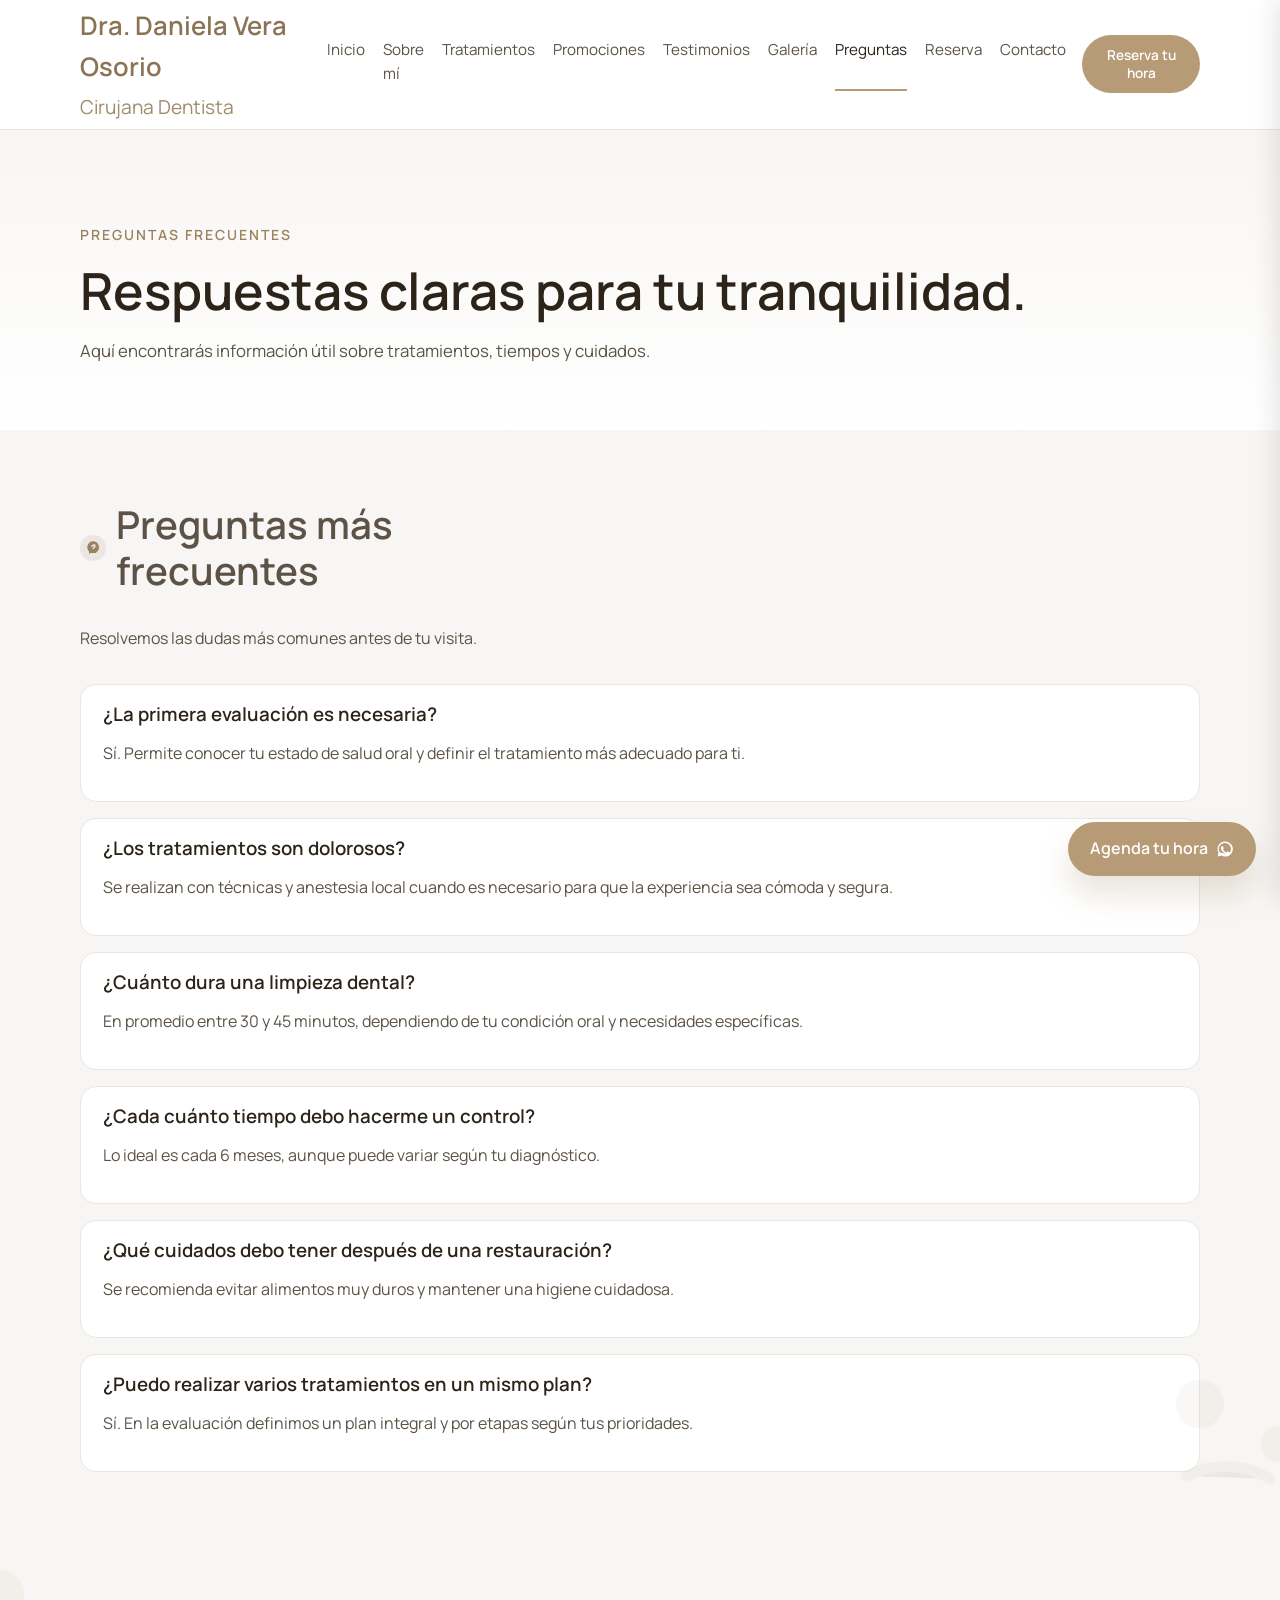
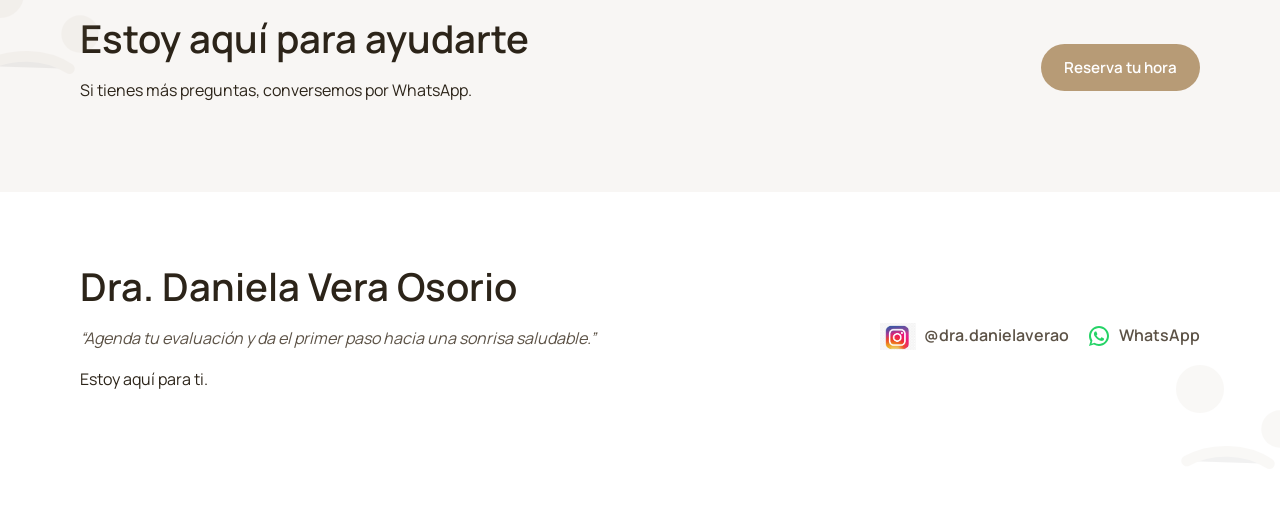
==== faq.html @ 50132bf6 "Integrar reserva automática con Calendly en el sitio. Añade botón Reserva tu hora, popup y calendari" ====
<!doctype html>
<html lang="es">
  <head>
    <meta charset="utf-8" />
    <meta name="viewport" content="width=device-width, initial-scale=1" />
    <title>Preguntas frecuentes | Dra. Daniela Vera Osorio</title>
    <meta
      name="description"
      content="Preguntas frecuentes sobre tratamientos dentales, atención y cuidados."
    />
    <link rel="preconnect" href="https://fonts.googleapis.com" />
    <link rel="preconnect" href="https://fonts.gstatic.com" crossorigin />
    <link
      href="https://fonts.googleapis.com/css2?family=Manrope:wght@300;400;500;600;700&display=swap"
      rel="stylesheet"
    />
    <link rel="stylesheet" href="styles.css" />
    <link href="https://assets.calendly.com/assets/external/widget.css" rel="stylesheet" />
    <link rel="icon" type="image/png" href="assets/favicon.png" />
  </head>
  <body>
    <header class="site-header">
      <div class="container header-content">
        <a class="brand" href="index.html">
          <img src="assets/logo-dra-daniela-vera.png" alt="Dra. Daniela Vera Osorio - Cirujana Dentista" class="brand-logo" onerror="this.style.display='none';this.nextElementSibling.classList.add('brand-fallback--show');" />
          <span class="brand-fallback">
            <span class="brand-title">Dra. Daniela Vera Osorio</span>
            <span class="brand-subtitle">Cirujana Dentista</span>
          </span>
        </a>
        <button class="menu-toggle" type="button" aria-label="Abrir menú" aria-expanded="false">
          <span></span><span></span><span></span>
        </button>
        <nav class="nav-links">
          <a href="index.html">Inicio</a>
          <a href="index.html#sobre-mi">Sobre mí</a>
          <a href="tratamientos.html">Tratamientos</a>
          <a href="index.html#promociones">Promociones</a>
          <a href="testimonios.html">Testimonios</a>
          <a href="galeria.html">Galería</a>
          <a href="faq.html" class="is-active">Preguntas</a>
          <a href="index.html#reservar">Reserva</a>
          <a href="index.html#contacto">Contacto</a>
        </nav>
        <button type="button" class="btn btn-small calendly-btn">Reserva tu hora</button>
      </div>
    </header>

    <main>
      <section class="page-hero">
        <div class="container">
          <p class="eyebrow">Preguntas frecuentes</p>
          <h1>Respuestas claras para tu tranquilidad.</h1>
          <p class="page-lead">
            Aquí encontrarás información útil sobre tratamientos, tiempos y cuidados.
          </p>
        </div>
      </section>

      <section class="section">
        <div class="container">
          <div class="section-header">
            <h2 class="section-title">
              <span class="section-icon" aria-hidden="true">
                <svg viewBox="0 0 24 24">
                  <path
                    d="M12 2a9 9 0 0 1 5.6 16l-1.6 1.4H8l-2 2v-4.2A9 9 0 0 1 12 2zm0 5a3 3 0 0 0-3 3h2a1 1 0 1 1 2 0c0 1-1 1.3-1.7 1.9-.5.4-.3 1.1-.3 1.6h2c0-.7.2-.9.8-1.3.8-.5 2.2-1.4 2.2-3.2a3 3 0 0 0-3-3zm-1 10h2v2h-2z"
                  />
                </svg>
              </span>
              Preguntas más frecuentes
            </h2>
            <p>Resolvemos las dudas más comunes antes de tu visita.</p>
          </div>
          <div class="faq-list">
            <div class="faq-item">
              <h3>¿La primera evaluación es necesaria?</h3>
              <p>
                Sí. Permite conocer tu estado de salud oral y definir el tratamiento más
                adecuado para ti.
              </p>
            </div>
            <div class="faq-item">
              <h3>¿Los tratamientos son dolorosos?</h3>
              <p>
                Se realizan con técnicas y anestesia local cuando es necesario para que
                la experiencia sea cómoda y segura.
              </p>
            </div>
            <div class="faq-item">
              <h3>¿Cuánto dura una limpieza dental?</h3>
              <p>
                En promedio entre 30 y 45 minutos, dependiendo de tu condición oral y
                necesidades específicas.
              </p>
            </div>
            <div class="faq-item">
              <h3>¿Cada cuánto tiempo debo hacerme un control?</h3>
              <p>
                Lo ideal es cada 6 meses, aunque puede variar según tu diagnóstico.
              </p>
            </div>
            <div class="faq-item">
              <h3>¿Qué cuidados debo tener después de una restauración?</h3>
              <p>
                Se recomienda evitar alimentos muy duros y mantener una higiene cuidadosa.
              </p>
            </div>
            <div class="faq-item">
              <h3>¿Puedo realizar varios tratamientos en un mismo plan?</h3>
              <p>
                Sí. En la evaluación definimos un plan integral y por etapas según tus
                prioridades.
              </p>
            </div>
          </div>
        </div>
      </section>

      <section class="section section-muted">
        <div class="container cta-inline">
          <div>
            <h2>Estoy aquí para ayudarte</h2>
            <p>Si tienes más preguntas, conversemos por WhatsApp.</p>
          </div>
          <button type="button" class="btn btn-primary calendly-btn">Reserva tu hora</button>
        </div>
      </section>

      <section class="section closing">
        <div class="container closing-content">
          <div>
            <h2>Dra. Daniela Vera Osorio</h2>
            <p class="closing-quote">
              “Agenda tu evaluación y da el primer paso hacia una sonrisa saludable.”
            </p>
            <p>Estoy aquí para ti.</p>
          </div>
          <div class="socials">
            <a
              class="social-link social-link-instagram"
              href="https://www.instagram.com/dra.danielaverao/"
              target="_blank"
              rel="noopener"
              aria-label="Instagram @dra.danielaverao"
            >
              <img
                src="assets/instagram.png"
                alt=""
                class="social-brand-icon"
                width="36"
                height="36"
                aria-hidden="true"
              />
              @dra.danielaverao
            </a>
            <a
              class="social-link social-link-whatsapp"
              href="https://wa.me/56956879363"
              target="_blank"
              rel="noopener"
              aria-label="WhatsApp"
            >
              <svg class="social-brand-icon" viewBox="0 0 24 24" aria-hidden="true">
                <path
                  fill="#25D366"
                  d="M12 2C6.477 2 2 6.477 2 12c0 1.89.525 3.66 1.438 5.168L2 22l4.832-1.438A9.955 9.955 0 0012 22c5.523 0 10-4.477 10-10S17.523 2 12 2zm0 18a7.96 7.96 0 01-4.082-1.124l-.293-.174-3.097.924.924-3.097-.174-.293A7.96 7.96 0 014 12c0-4.411 3.589-8 8-8s8 3.589 8 8-3.589 8-8 8zm4.515-5.844c-.247-.124-1.468-.724-1.696-.806-.228-.083-.394-.124-.56.124-.165.247-.644.806-.789.972-.145.165-.291.186-.538.062-.247-.124-1.043-.384-1.987-1.224-.735-.654-1.232-1.462-1.377-1.709-.145-.247-.015-.381.109-.504.112-.112.247-.291.37-.437.124-.145.165-.247.247-.412.083-.165.041-.31-.021-.437-.062-.124-.56-1.349-.767-1.849-.202-.484-.407-.418-.56-.426h-.478c-.165 0-.437.062-.665.31-.228.247-.872.851-.872 2.074s.893 2.405 1.017 2.571c.124.165 1.757 2.686 4.257 3.768.595.257 1.059.411 1.42.526.596.19 1.138.163 1.567.099.478-.07 1.468-.599 1.675-1.178.207-.579.207-1.075.145-1.178-.062-.103-.228-.165-.475-.289z"
                />
              </svg>
              WhatsApp
            </a>
          </div>
        </div>
      </section>
    </main>

    <a
      class="whatsapp-float"
      href="https://wa.me/56956879363?text=Hola%20Dra.%20Daniela%2C%20quisiera%20agendar%20una%20hora."
      target="_blank"
      rel="noopener"
    >
      Agenda tu hora
      <svg class="wa-icon" viewBox="0 0 24 24" aria-hidden="true">
        <path
          d="M12 2a10 10 0 0 0-8.7 14.9L2 22l5.3-1.4A10 10 0 1 0 12 2zm0 2a8 8 0 0 1 6.9 12l.2.4-3.4.9-.3-.2a6.8 6.8 0 0 1-7.1 0l-.3.2-3.4-.9.2-.4A8 8 0 0 1 12 4zm-2.5 4.8c-.2-.5-.4-.5-.7-.5h-.6c-.2 0-.5.1-.7.4-.3.3-1 1-1 2.4s1 2.8 1.2 3c.2.2 2 3.1 4.9 4.2 2.4.9 2.9.7 3.4.7.5 0 1.5-.6 1.7-1.2.2-.6.2-1.1.2-1.2 0-.1-.2-.2-.5-.4s-1.5-.7-1.7-.8c-.2-.1-.4-.1-.6.1-.2.2-.7.8-.8.9-.2.2-.4.2-.7.1-.3-.1-1.3-.5-2.4-1.5-.9-.8-1.5-1.7-1.7-2-.2-.3 0-.5.1-.7.1-.1.3-.4.4-.5.1-.2.2-.3.3-.5.1-.2 0-.4-.1-.6z"
        />
      </svg>
    </a>

    <div class="sidebar-overlay" id="sidebarOverlay" aria-hidden="true"></div>
    <aside class="sidebar" id="sidebar" aria-hidden="true">
      <button class="sidebar-close" type="button" aria-label="Cerrar menú">&times;</button>
      <nav class="sidebar-nav">
        <a href="index.html">Inicio</a>
        <a href="index.html#sobre-mi">Sobre mí</a>
        <a href="tratamientos.html">Tratamientos</a>
        <a href="index.html#promociones">Promociones</a>
        <a href="testimonios.html">Testimonios</a>
        <a href="galeria.html">Galería</a>
        <a href="faq.html">Preguntas</a>
        <a href="index.html#reservar">Reserva</a>
        <a href="index.html#contacto">Contacto</a>
      </nav>
      <button type="button" class="btn btn-primary calendly-btn sidebar-calendly">Reserva tu hora</button>
    </aside>

    <script src="https://assets.calendly.com/assets/external/widget.js" async></script>
    <script src="script.js"></script>
  </body>
</html>
---- styles.css ----
:root {
  color-scheme: light;
  --white: #ffffff;
  --ink: #2c2419;
  --slate: #5c5246;
  --muted: #f8f6f4;
  --accent: #b79b76;
  --accent-dark: #9a8260;
  --calipso: #8b7355;
  --calipso-light: #a08b6b;
  --line: #eae6e1;
  --beige-subtle: #ebe6e1;
  --beige-bg: #f5f2ee;
  --shadow: 0 20px 50px rgba(44, 36, 25, 0.08);
  --tooth-tile: url("assets/dientes-patron.png");
  --tooth-tile-size: 400px;
  --tooth-opacity: 0.25;
}

*,
*::before,
*::after {
  box-sizing: border-box;
}

body {
  margin: 0;
  font-family: "Manrope", system-ui, -apple-system, sans-serif;
  color: var(--ink);
  background: var(--muted);
  line-height: 1.6;
  scroll-behavior: smooth;
}

a {
  color: inherit;
  text-decoration: none;
}

img {
  max-width: 100%;
  display: block;
}

.container {
  width: min(1120px, 92%);
  margin: 0 auto;
}

/* Barra superior de contacto */
.top-bar {
  background: var(--accent);
  color: var(--white);
  font-size: 0.875rem;
  padding: 8px 0;
}

.top-bar a {
  color: var(--white);
  text-decoration: none;
  transition: opacity 0.2s ease;
}

.top-bar a:hover {
  opacity: 0.9;
  text-decoration: underline;
}

.top-bar-content {
  display: flex;
  align-items: center;
  justify-content: space-between;
  flex-wrap: wrap;
  gap: 12px 24px;
}

@media (max-width: 768px) {
  .top-bar {
    font-size: 0.8rem;
    padding: 6px 0;
  }

  .top-bar-content {
    justify-content: center;
    text-align: center;
  }
}

.site-header {
  position: sticky;
  top: 0;
  z-index: 10;
  background: var(--white);
  border-bottom: 1px solid var(--line);
}

.site-header .container {
  width: min(1120px, 97%);
}

.header-content {
  display: flex;
  align-items: center;
  justify-content: space-between;
  padding: 6px 0;
  gap: 16px;
  overflow: visible;
}

.brand {
  display: block;
  text-decoration: none;
  color: inherit;
  align-self: center;
}

.brand-logo {
  display: block;
  height: 64px;
  width: auto;
  max-width: 280px;
  object-fit: contain;
  object-position: left center;
}

.brand-fallback {
  display: none;
  flex-direction: column;
  gap: 4px;
}

.brand-fallback--show {
  display: flex;
}

@media (max-width: 768px) {
  .header-content {
    padding: 4px 0;
  }
  .brand-logo {
    height: 52px;
    max-width: 220px;
  }
}

.brand-title {
  font-weight: 600;
  font-size: 1.6rem;
  color: var(--calipso);
}

.brand-subtitle {
  font-size: 1.2rem;
  color: var(--calipso-light);
}

.nav-links {
  display: flex;
  gap: 18px;
  font-size: 0.95rem;
  color: var(--slate);
}

.nav-links a {
  padding-bottom: 2px;
  border-bottom: 2px solid transparent;
  transition: border-color 0.2s ease, color 0.2s ease;
}

.nav-links a:hover {
  color: var(--ink);
  border-color: var(--accent);
}

.nav-links a.is-active {
  color: var(--ink);
  border-color: var(--accent);
}

.hero {
  position: relative;
  padding: 80px 0 72px;
  background: linear-gradient(180deg, var(--muted) 0%, var(--white) 100%);
  overflow: hidden;
}

.hero::before {
  content: "";
  position: absolute;
  inset: -18%;
  background-image: var(--tooth-tile);
  background-size: var(--tooth-tile-size);
  background-repeat: repeat;
  background-position: 0 0;
  opacity: 0.2;
  pointer-events: none;
  z-index: 0;
  transform-origin: center;
  animation: tooth-drift 18s ease-in-out infinite;
}

.hero::after {
  content: none;
}

.hero .container {
  position: relative;
  z-index: 1;
}

.hero-grid {
  display: grid;
  grid-template-columns: 1fr;
  gap: 48px;
  align-items: center;
  text-align: center;
}

.hero-text {
  max-width: 720px;
  margin: 0 auto;
}

.hero .lead {
  font-size: 1rem;
  margin-left: auto;
  margin-right: auto;
  margin-bottom: 24px;
  text-align: center;
}

.eyebrow {
  text-transform: uppercase;
  letter-spacing: 2px;
  font-size: 0.875rem;
  color: var(--accent-dark);
  font-weight: 600;
}

h1,
h2,
h3 {
  font-weight: 600;
  line-height: 1.2;
  margin: 0 0 16px;
}

h1 {
  font-size: clamp(2.4rem, 4vw, 3.4rem);
}

h2 {
  font-size: clamp(1.8rem, 3vw, 2.4rem);
}

.lead {
  font-size: 1.1rem;
  color: var(--slate);
  max-width: 520px;
}

.hero-booking {
  display: flex;
  justify-content: center;
  margin: 28px 0 20px;
}

.hero-actions {
  display: flex;
  gap: 16px;
  flex-wrap: wrap;
  margin: 0 0 28px;
  justify-content: center;
}

.btn {
  display: inline-flex;
  align-items: center;
  justify-content: center;
  padding: 12px 22px;
  border-radius: 999px;
  border: 1px solid transparent;
  font-weight: 600;
  font-size: 0.95rem;
  font-family: inherit;
  cursor: pointer;
  text-decoration: none;
  transition: transform 0.2s ease, box-shadow 0.2s ease, background 0.2s ease;
}

.btn:hover {
  transform: translateY(-1px);
  box-shadow: 0 12px 24px rgba(155, 130, 96, 0.25);
}

.btn-primary {
  background: var(--accent);
  color: var(--white);
}

.btn-ghost {
  border-color: var(--line);
  color: var(--slate);
  background: var(--white);
}

.btn-small {
  background: var(--accent);
  color: var(--white);
  padding: 10px 18px;
  font-size: 0.85rem;
}

.hero-badges {
  display: flex;
  gap: 16px;
  flex-wrap: wrap;
}

.badge {
  border: 1px solid var(--line);
  border-radius: 16px;
  padding: 14px 18px;
  min-width: 200px;
  background: var(--white);
}

.badge span {
  display: block;
  font-size: 0.85rem;
  color: var(--slate);
}

.badge strong {
  display: block;
  font-size: 0.95rem;
}

.hero-card {
  background: var(--white);
  padding: 28px;
  border-radius: 24px;
  box-shadow: var(--shadow);
  border: 1px solid var(--line);
}

.hero-image {
  aspect-ratio: 3 / 4;
  border-radius: 18px;
  background: linear-gradient(160deg, #e8e2dc 0%, #f5f2ee 100%);
  overflow: hidden;
}

.hero-image img {
  width: 100%;
  height: 100%;
  object-fit: cover;
  display: block;
}

.hero-card-info {
  margin-top: 18px;
  color: var(--slate);
}

.section {
  position: relative;
  padding: 72px 0;
}

#sobre-mi,
#tratamientos,
#horario,
#metodos-pago,
#contacto {
  position: relative;
  overflow: hidden;
}

#sobre-mi::before,
#tratamientos::before,
#horario::before,
#metodos-pago::before,
#contacto::before,
#sobre-mi::after,
#tratamientos::after,
#horario::after,
#metodos-pago::after,
#contacto::after {
  content: none;
}

#sobre-mi > .container,
#tratamientos > .container,
#horario > .container,
#metodos-pago > .container,
#contacto > .container,
#contacto > .map-card {
  position: relative;
  z-index: 1;
}

.section::after {
  content: "";
  position: absolute;
  right: -40px;
  bottom: 20px;
  width: 160px;
  height: 160px;
  opacity: 0.05;
  background-repeat: no-repeat;
  background-size: contain;
  background-image: url("data:image/svg+xml,%3Csvg xmlns='http://www.w3.org/2000/svg' viewBox='0 0 120 120'%3E%3Ccircle cx='30' cy='30' r='18' fill='%239a8260'/%3E%3Ccircle cx='90' cy='60' r='14' fill='%239a8260'/%3E%3Cpath d='M20 84c18-10 44-10 62 2' stroke='%239a8260' stroke-width='8' stroke-linecap='round'/%3E%3C/svg%3E");
  pointer-events: none;
}

.section-muted::after {
  left: -40px;
  right: auto;
  top: 10px;
}

.section-muted {
  background: var(--muted);
}

.section-header {
  max-width: 520px;
  margin-bottom: 32px;
  color: var(--slate);
}

.section-title {
  display: inline-flex;
  align-items: center;
  gap: 10px;
}

.section-icon {
  width: 26px;
  height: 26px;
  display: inline-flex;
  align-items: center;
  justify-content: center;
  border-radius: 999px;
  background: var(--beige-subtle);
  color: var(--accent-dark);
}

.section-icon svg {
  width: 16px;
  height: 16px;
  fill: currentColor;
}

.section-actions {
  margin-top: 28px;
}

.page-hero {
  padding: 80px 0 48px;
  background: linear-gradient(180deg, var(--muted) 0%, var(--white) 100%);
}

.page-lead {
  font-size: 1.05rem;
  color: var(--slate);
  max-width: 640px;
}

.cards-grid {
  display: grid;
  grid-template-columns: repeat(auto-fit, minmax(220px, 1fr));
  gap: 20px;
}

.info-card {
  background: var(--white);
  border-radius: 18px;
  border: 1px solid var(--line);
  padding: 20px 22px;
  color: var(--slate);
  transition: transform 0.2s ease, box-shadow 0.2s ease;
}

.info-card h3 {
  color: var(--ink);
  margin-top: 0;
}

.info-card:hover {
  transform: translateY(-2px);
  box-shadow: var(--shadow);
}

.list {
  margin: 12px 0 0;
  padding-left: 18px;
  color: var(--slate);
}

.list li {
  margin-bottom: 8px;
}

.trust-grid {
  display: grid;
  grid-template-columns: repeat(auto-fit, minmax(220px, 1fr));
  gap: 18px;
}

.trust-card {
  background: var(--white);
  border-radius: 16px;
  border: 1px solid var(--line);
  padding: 18px;
  color: var(--slate);
}

.cta-inline {
  display: flex;
  align-items: center;
  justify-content: space-between;
  gap: 24px;
  flex-wrap: wrap;
}

.testimonials-grid {
  display: grid;
  grid-template-columns: repeat(auto-fit, minmax(240px, 1fr));
  gap: 20px;
}

.testimonial-card {
  background: var(--white);
  border: 1px solid var(--line);
  border-radius: 18px;
  padding: 22px;
  color: var(--slate);
}

.testimonial-card span {
  display: block;
  margin-top: 16px;
  font-weight: 600;
  color: var(--ink);
}

.home-gallery {
  margin-top: 56px;
  padding-top: 48px;
  border-top: 1px solid var(--line);
}

.home-gallery .section-header {
  max-width: none;
}

.promos-section {
  padding-top: 0;
}

.promos-block {
  position: relative;
  overflow: hidden;
  margin-top: 40px;
  padding: 48px 24px 32px;
  border-top: 1px solid var(--line);
}

.promos-block::before {
  content: "";
  position: absolute;
  inset: -18%;
  background-image: var(--tooth-tile);
  background-size: var(--tooth-tile-size);
  background-repeat: repeat;
  background-position: 0 0;
  opacity: 0.18;
  pointer-events: none;
  z-index: 0;
  transform-origin: center;
  animation: tooth-drift 18s ease-in-out infinite;
}

.promos-block > * {
  position: relative;
  z-index: 1;
}

.promos-grid {
  display: grid;
  grid-template-columns: repeat(auto-fit, minmax(220px, 1fr));
  gap: 16px;
}

.promo-card {
  display: flex;
  flex-direction: column;
  gap: 12px;
  background: var(--white);
  padding: 18px 20px;
  border-radius: 16px;
  border: 1px solid var(--line);
  font-weight: 500;
  color: var(--slate);
}

.promo-card-text {
  margin: 0;
  line-height: 1.5;
  color: var(--accent-dark);
  font-weight: 700;
}

.promo-card-price {
  margin: auto 0 0;
  font-size: 1.1rem;
  font-weight: 700;
  color: var(--accent-dark);
}

.promo-card-prices {
  margin-top: auto;
}

.promo-card-prices p {
  margin: 0;
  font-size: 0.95rem;
  line-height: 1.5;
}

.promo-card-prices strong {
  font-weight: 700;
  color: var(--accent-dark);
}

.promos-footer {
  margin: 24px 0 0;
  color: var(--slate);
  font-size: 0.98rem;
  line-height: 1.6;
  font-style: italic;
}

.promos-action {
  display: flex;
  justify-content: flex-start;
  margin-top: 22px;
}

.gallery-grid {
  display: grid;
  grid-template-columns: repeat(auto-fit, minmax(240px, 1fr));
  gap: 20px;
}

.gallery-card {
  background: var(--white);
  border: 1px solid var(--line);
  border-radius: 18px;
  padding: 12px;
  color: var(--slate);
}

.gallery-image {
  border-radius: 14px;
  background: var(--beige-bg);
  height: 120px;
  display: grid;
  place-items: center;
  margin-bottom: 12px;
  font-weight: 600;
  color: var(--accent-dark);
  overflow: hidden;
}

.gallery-image img {
  width: 100%;
  height: 100%;
  object-fit: cover;
  display: block;
}

.gallery-image--single {
  height: 240px;
}

.gallery-card--single .gallery-image--single {
  margin-bottom: 10px;
}

.gallery-image--contain img {
  object-fit: contain;
}

.gallery-image--centered {
  display: flex;
  align-items: center;
  justify-content: center;
  padding: 0;
}

.gallery-image--centered img {
  object-fit: contain;
  object-position: center;
  max-width: 100%;
  max-height: 100%;
  margin: auto;
}

.gallery-labels {
  display: flex;
  justify-content: center;
  gap: 2rem;
  margin-top: 12px;
  font-weight: 600;
  color: var(--accent-dark);
}

.gallery-label {
  font-size: 0.95rem;
}

.gallery-images {
  display: grid;
  gap: 10px;
  margin-bottom: 12px;
  border-radius: 14px;
  overflow: hidden;
}

.gallery-images--pair {
  grid-template-columns: 1fr 1fr;
  height: 240px;
}

.gallery-images img {
  width: 100%;
  height: 100%;
  object-fit: cover;
  display: block;
}

.gallery-note {
  margin-top: 20px;
  color: var(--slate);
}

.gallery-image--clickable,
.gallery-img-clickable {
  cursor: zoom-in;
}

/* Lightbox con zoom y pan */
.lightbox {
  position: fixed;
  inset: 0;
  z-index: 9999;
  background: rgba(44, 36, 25, 0.92);
  display: flex;
  align-items: center;
  justify-content: center;
  opacity: 0;
  visibility: hidden;
  transition: opacity 0.25s, visibility 0.25s;
}

.lightbox.is-open {
  opacity: 1;
  visibility: visible;
}

.lightbox-close {
  position: absolute;
  top: 20px;
  right: 20px;
  width: 48px;
  height: 48px;
  border: none;
  background: rgba(255, 255, 255, 0.15);
  color: white;
  font-size: 28px;
  line-height: 1;
  cursor: pointer;
  border-radius: 50%;
  z-index: 10001;
  transition: background 0.2s;
}

.lightbox-close:hover {
  background: rgba(255, 255, 255, 0.25);
}

.lightbox-content {
  width: 100%;
  height: 100%;
  overflow: hidden;
  display: flex;
  align-items: center;
  justify-content: center;
  padding: 60px 20px 20px;
  cursor: grab;
  touch-action: none;
}

.lightbox-content:active {
  cursor: grabbing;
}

.lightbox-img {
  max-width: 90vw;
  max-height: calc(100vh - 80px);
  object-fit: contain;
  user-select: none;
  transform-origin: center center;
}

.faq-list {
  display: grid;
  gap: 16px;
}

.faq-item {
  background: var(--white);
  border: 1px solid var(--line);
  border-radius: 16px;
  padding: 18px 22px;
  color: var(--slate);
}

.faq-item h3 {
  margin-top: 0;
  color: var(--ink);
}

.about-grid {
  display: grid;
  grid-template-columns: repeat(auto-fit, minmax(260px, 1fr));
  gap: 48px;
  align-items: start;
}

.about-image {
  display: flex;
  flex-direction: column;
  gap: 20px;
}

.about-image .credential {
  margin-top: 0;
  background: var(--white);
  box-shadow: 0 2px 8px rgba(17, 32, 43, 0.04);
}

.about-intro {
  color: var(--slate);
  margin-bottom: 28px;
  line-height: 1.65;
}

.studies-title {
  font-size: 1.15rem;
  color: var(--ink);
  margin: 0 0 16px;
  font-weight: 600;
}

.studies-grid {
  display: grid;
  grid-template-columns: repeat(auto-fill, minmax(240px, 1fr));
  gap: 14px;
  margin-bottom: 24px;
}

.study-card {
  background: var(--white);
  border-radius: 14px;
  border: 1px solid var(--line);
  padding: 16px 18px;
  position: relative;
  transition: transform 0.22s ease, box-shadow 0.22s ease, border-color 0.2s ease;
  box-shadow: 0 2px 8px rgba(17, 32, 43, 0.04);
}

.study-card:hover {
  transform: translateY(-3px);
  box-shadow: 0 12px 28px rgba(44, 36, 25, 0.12);
  border-color: rgba(155, 130, 96, 0.45);
}

.study-year {
  display: inline-block;
  font-size: 0.75rem;
  font-weight: 600;
  color: var(--accent-dark);
  background: var(--beige-subtle);
  padding: 4px 10px;
  border-radius: 8px;
  margin-bottom: 10px;
  letter-spacing: 0.02em;
}

.study-card p {
  margin: 0;
  font-size: 0.95rem;
  color: var(--slate);
  line-height: 1.5;
}

.study-card--ongoing {
  border-left: 3px solid var(--accent);
  background: linear-gradient(135deg, #faf8f6 0%, var(--beige-bg) 100%);
}

.study-card--ongoing .study-year {
  background: rgba(155, 130, 96, 0.18);
  color: var(--accent-dark);
}

.image-frame {
  border-radius: 24px;
  border: 1px dashed var(--line);
  padding: 0;
  min-height: 360px;
  background: #fcfbf9;
  overflow: hidden;
}

.image-frame img {
  width: 100%;
  height: 100%;
  min-height: 360px;
  object-fit: cover;
  display: block;
}

.credential {
  margin-top: 24px;
  background: var(--beige-bg);
  padding: 16px 18px;
  border-radius: 14px;
  border: 1px solid #e0dad4;
}

.credential-link {
  display: flex;
  align-items: center;
  gap: 18px;
  text-decoration: none;
  color: inherit;
}

.credential-link:hover .credential-text strong {
  color: var(--accent-dark);
}

.credential-logo {
  width: 120px;
  height: auto;
  flex-shrink: 0;
  border-radius: 8px;
  background: transparent;
}

.credential-text strong {
  display: block;
  margin-bottom: 6px;
  transition: color 0.2s ease;
}

.credential span,
.credential-text span {
  display: block;
  color: var(--slate);
  font-weight: 600;
}

@media (max-width: 600px) {
  .credential-link {
    flex-direction: column;
    text-align: center;
  }

  .credential-logo {
    width: 100px;
  }
}

.treatments-grid {
  display: grid;
  grid-template-columns: repeat(auto-fit, minmax(220px, 1fr));
  gap: 16px;
}

.treatment-card {
  background: var(--white);
  padding: 18px 20px;
  border-radius: 16px;
  border: 1px solid var(--line);
  font-weight: 500;
  color: var(--slate);
}

.schedule-grid {
  display: grid;
  grid-template-columns: repeat(auto-fit, minmax(260px, 1fr));
  gap: 32px;
  align-items: center;
}

.schedule-card {
  background: var(--white);
  padding: 24px;
  border-radius: 18px;
  border: 1px solid var(--line);
  box-shadow: var(--shadow);
}

.schedule-row {
  display: flex;
  justify-content: space-between;
  border-bottom: 1px solid var(--line);
  padding: 12px 0;
}

.schedule-row:last-child {
  border-bottom: none;
}

/* Métodos de pago */
.payment-block {
  max-width: 720px;
  background: var(--white);
  border-radius: 20px;
  border: 1px solid var(--line);
  padding: 28px 32px;
  box-shadow: 0 8px 32px rgba(44, 36, 25, 0.06);
}

.payment-content {
  display: flex;
  flex-wrap: wrap;
  align-items: center;
  gap: 24px 32px;
}

.payment-content > div:first-child {
  flex: 1;
  min-width: 220px;
}

.payment-block .section-title {
  margin-top: 0;
  margin-bottom: 8px;
}

.payment-intro {
  color: var(--slate);
  margin: 0 0 16px;
  font-size: 0.95rem;
}

.payment-list {
  list-style: none;
  padding: 0;
  margin: 0 0 24px;
  display: flex;
  flex-wrap: wrap;
  gap: 6px 20px;
}

.payment-list li {
  position: relative;
  padding-left: 1.1em;
  color: var(--slate);
  font-size: 0.95rem;
}

.payment-list li::before {
  content: "•";
  position: absolute;
  left: 0;
  color: var(--accent);
  font-weight: 700;
}

.payment-logos {
  display: flex;
  align-items: center;
  flex-shrink: 0;
}

.payment-logos img {
  width: 320px;
  height: auto;
  max-height: 100px;
  object-fit: contain;
  object-position: center;
  opacity: 0.92;
}

.section-cta {
  background: linear-gradient(180deg, var(--muted) 0%, var(--white) 100%);
}

.contact-grid {
  display: grid;
  grid-template-columns: repeat(auto-fit, minmax(260px, 1fr));
  gap: 32px;
  align-items: center;
}

.contact-list {
  display: grid;
  gap: 16px;
  margin-top: 18px;
}

.contact-list span {
  display: block;
  color: var(--slate);
  font-size: 0.9rem;
}

.contact-list a {
  font-weight: 600;
  color: var(--ink);
}

.contact-list address {
  font-style: normal;
  font-weight: 600;
  color: var(--ink);
  line-height: 1.5;
}

.cta-card-actions {
  display: flex;
  flex-direction: column;
  gap: 12px;
  margin-top: 8px;
}

.cta-card-actions .btn {
  width: 100%;
}

.calendly-section {
  margin-top: 40px;
}

.calendly-embed {
  background: var(--white);
  border-radius: 20px;
  border: 1px solid var(--line);
  overflow: hidden;
  box-shadow: var(--shadow);
}

.calendly-inline-widget {
  min-width: 100%;
  height: 700px;
}

.cta-card {
  background: var(--white);
  padding: 32px;
  border-radius: 20px;
  border: 1px solid var(--line);
  box-shadow: var(--shadow);
}

.map-card {
  margin-top: 32px;
}

.map-frame {
  position: relative;
  border-radius: 24px;
  overflow: hidden;
  border: 1px solid var(--line);
  box-shadow: var(--shadow);
  background: var(--beige-bg);
  min-height: 360px;
}

.map-frame iframe {
  border: 0;
  width: 100%;
  height: 100%;
  min-height: 360px;
  display: block;
}

.map-marker {
  position: absolute;
  left: 50%;
  top: 50%;
  width: 54px;
  height: 54px;
  transform: translate(-50%, -100%) rotate(45deg);
  background: var(--accent);
  border-radius: 50% 50% 50% 0;
  transform-origin: center;
  display: grid;
  place-items: center;
  box-shadow: 0 18px 30px rgba(155, 130, 96, 0.3);
  pointer-events: none;
}

.map-marker svg {
  width: 30px;
  height: 30px;
  fill: var(--white);
  transform: rotate(-45deg);
}

.closing {
  background: var(--white);
  padding-bottom: 120px;
}

.closing-content {
  display: flex;
  flex-wrap: wrap;
  gap: 32px;
  align-items: center;
  justify-content: space-between;
}

.closing-quote {
  font-style: italic;
  color: var(--slate);
}

.socials {
  display: flex;
  gap: 18px;
  flex-wrap: wrap;
}

.social-link {
  display: inline-flex;
  align-items: center;
  gap: 8px;
  color: var(--slate);
  font-weight: 600;
  text-decoration: none;
  transition: color 0.2s ease, opacity 0.2s ease;
}

.social-link:hover {
  color: var(--ink);
  opacity: 0.9;
}

.social-link svg:not(.social-brand-icon) {
  width: 20px;
  height: 20px;
  fill: currentColor;
}

.social-brand-icon {
  width: 24px;
  height: 24px;
  flex-shrink: 0;
  object-fit: contain;
}

.social-link-instagram .social-brand-icon {
  width: 36px;
  height: 36px;
}

.wa-icon {
  width: 18px;
  height: 18px;
  fill: currentColor;
  flex-shrink: 0;
}

.btn:has(.wa-icon) {
  gap: 8px;
}

.whatsapp-float {
  position: fixed;
  right: 24px;
  bottom: 24px;
  display: inline-flex;
  align-items: center;
  gap: 8px;
  background: var(--accent);
  color: var(--white);
  padding: 14px 22px;
  border-radius: 999px;
  font-weight: 600;
  box-shadow: 0 18px 30px rgba(155, 130, 96, 0.22);
  z-index: 20;
}

/* Botón hamburger (3 líneas) - visible solo en móvil */
.menu-toggle {
  display: none;
  flex-direction: column;
  justify-content: center;
  gap: 5px;
  width: 40px;
  height: 40px;
  padding: 8px;
  background: none;
  border: none;
  cursor: pointer;
  z-index: 100;
}

.menu-toggle span {
  display: block;
  width: 24px;
  height: 2px;
  background: var(--accent-dark);
  border-radius: 2px;
  transition: transform 0.3s ease, opacity 0.3s ease;
}

.menu-toggle[aria-expanded="true"] span:nth-child(1) {
  transform: translateY(7px) rotate(45deg);
}

.menu-toggle[aria-expanded="true"] span:nth-child(2) {
  opacity: 0;
}

.menu-toggle[aria-expanded="true"] span:nth-child(3) {
  transform: translateY(-7px) rotate(-45deg);
}

/* Sidebar lateral */
.sidebar-overlay {
  display: none;
  position: fixed;
  inset: 0;
  background: rgba(44, 36, 25, 0.4);
  z-index: 998;
  opacity: 0;
  transition: opacity 0.3s ease;
}

.sidebar-overlay.is-open {
  display: block;
  opacity: 1;
}

.sidebar {
  position: fixed;
  top: 0;
  right: 0;
  width: 280px;
  max-width: 85vw;
  height: 100vh;
  background: var(--white);
  box-shadow: -4px 0 24px rgba(44, 36, 25, 0.12);
  z-index: 999;
  padding: 80px 24px 32px;
  transform: translateX(100%);
  transition: transform 0.3s ease;
  overflow-y: auto;
}

.sidebar.is-open {
  transform: translateX(0);
}

.sidebar-close {
  position: absolute;
  top: 20px;
  right: 20px;
  width: 40px;
  height: 40px;
  font-size: 28px;
  line-height: 1;
  color: var(--slate);
  background: none;
  border: none;
  cursor: pointer;
  padding: 0;
}

.sidebar-nav {
  display: flex;
  flex-direction: column;
  gap: 4px;
}

.sidebar-nav a {
  display: block;
  padding: 14px 16px;
  font-size: 1.1rem;
  color: var(--ink);
  text-decoration: none;
  border-radius: 10px;
  transition: background 0.2s ease, color 0.2s ease;
}

.sidebar-nav a:hover {
  background: var(--beige-subtle);
  color: var(--accent-dark);
}

.sidebar-whatsapp,
.sidebar-calendly {
  display: flex;
  align-items: center;
  justify-content: center;
  gap: 8px;
  width: 100%;
  text-align: center;
  margin-top: 24px;
  padding: 14px 20px;
}

@media (max-width: 900px) {
  .nav-links {
    display: none;
  }

  .menu-toggle {
    display: flex;
  }

  .header-content {
    justify-content: space-between;
  }
}

@media (max-width: 600px) {
  .btn-small {
    display: none;
  }

  .promos-action .btn {
    width: 100%;
  }

  .hero {
    padding-top: 48px;
  }

  .hero-booking .btn {
    width: 100%;
  }

  .hero-actions {
    flex-direction: column;
    align-items: center;
    justify-content: center;
  }

  .calendly-inline-widget {
    height: 620px;
  }

  .closing-content {
    flex-direction: column;
    text-align: center;
    justify-content: center;
  }

  .closing-content .socials {
    justify-content: center;
    width: 100%;
  }

  .hero-badges {
    flex-direction: column;
  }

  .cta-inline {
    flex-direction: column;
    align-items: flex-start;
  }

  .whatsapp-float {
    right: 16px;
    left: 16px;
    text-align: center;
  }
}

@media (prefers-reduced-motion: reduce) {
  .hero::before,
  .promos-block::before {
    animation: none;
  }
}

@keyframes tooth-drift {
  0%,
  100% {
    background-position: 0 0;
    transform: rotate(0deg);
  }
  25% {
    background-position: 140px 90px;
    transform: rotate(8deg);
  }
  50% {
    background-position: 220px 30px;
    transform: rotate(-6deg);
  }
  75% {
    background-position: 70px 180px;
    transform: rotate(10deg);
  }
}
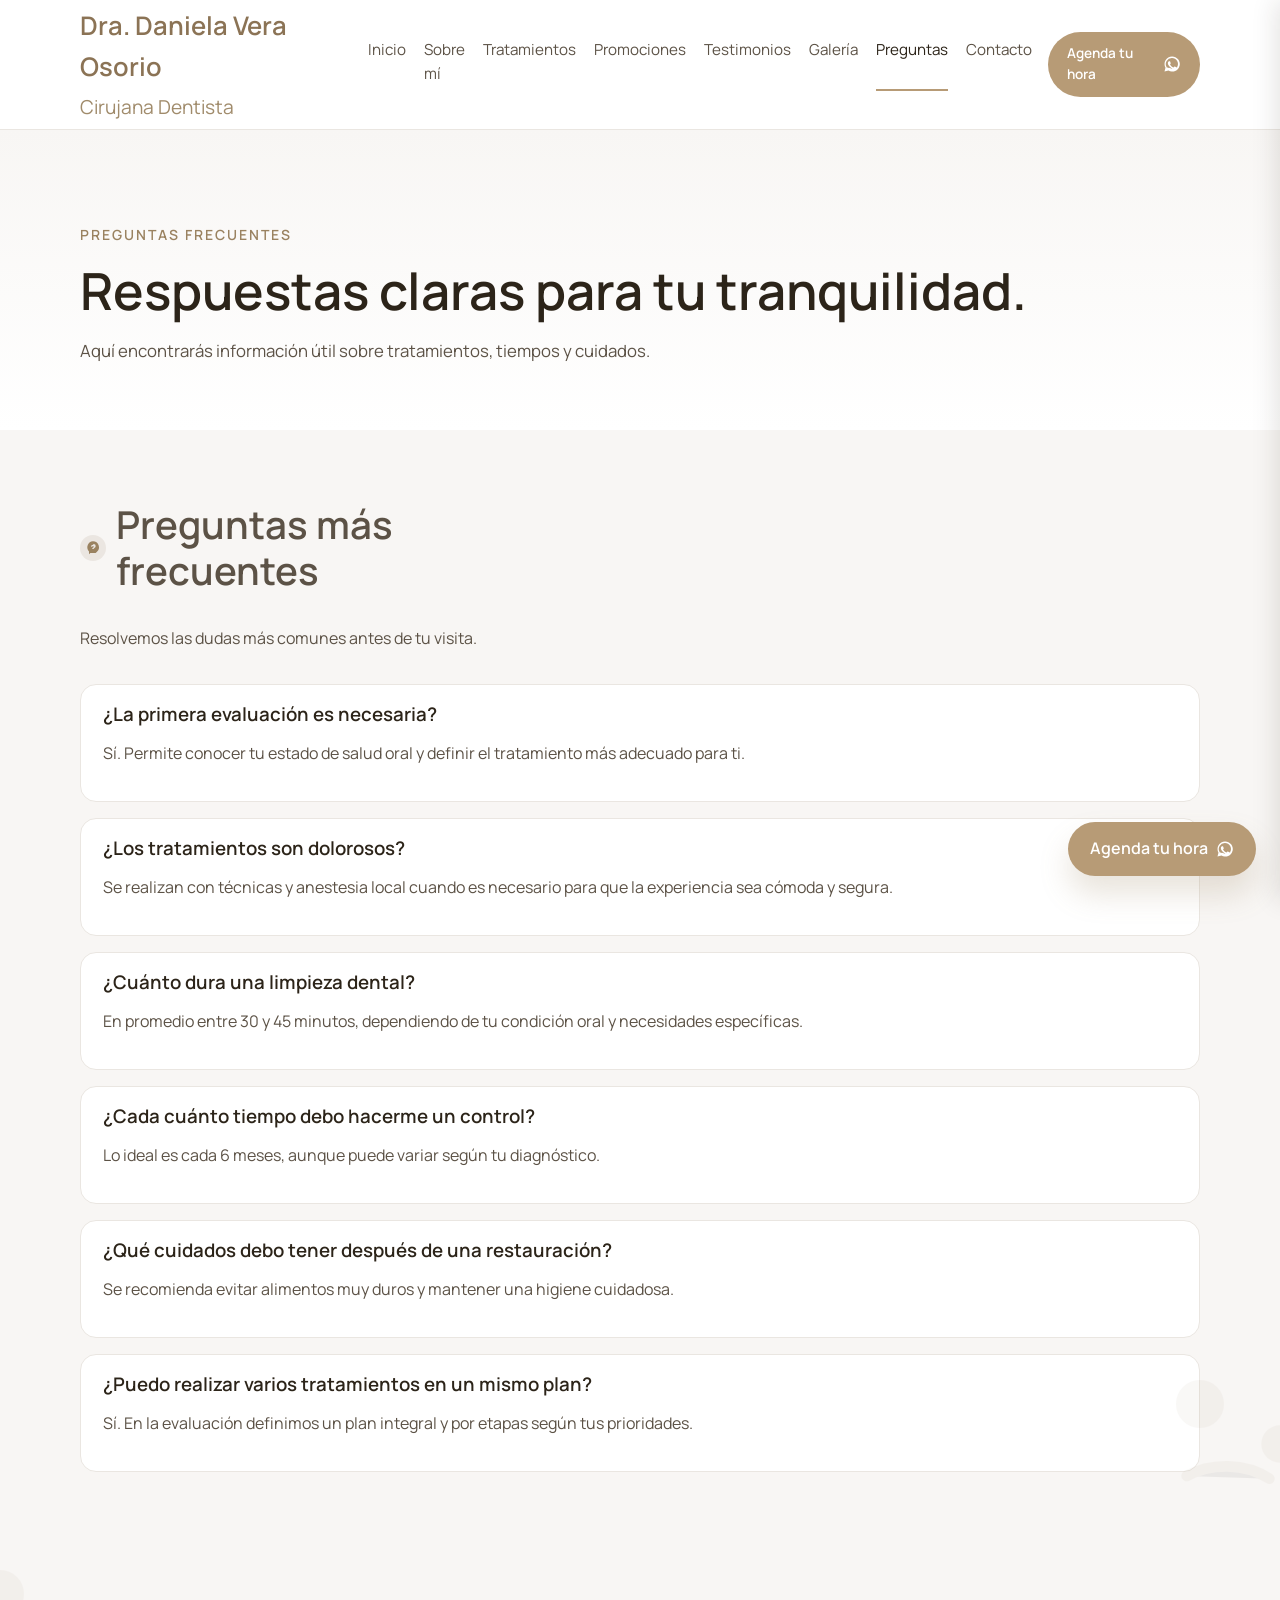
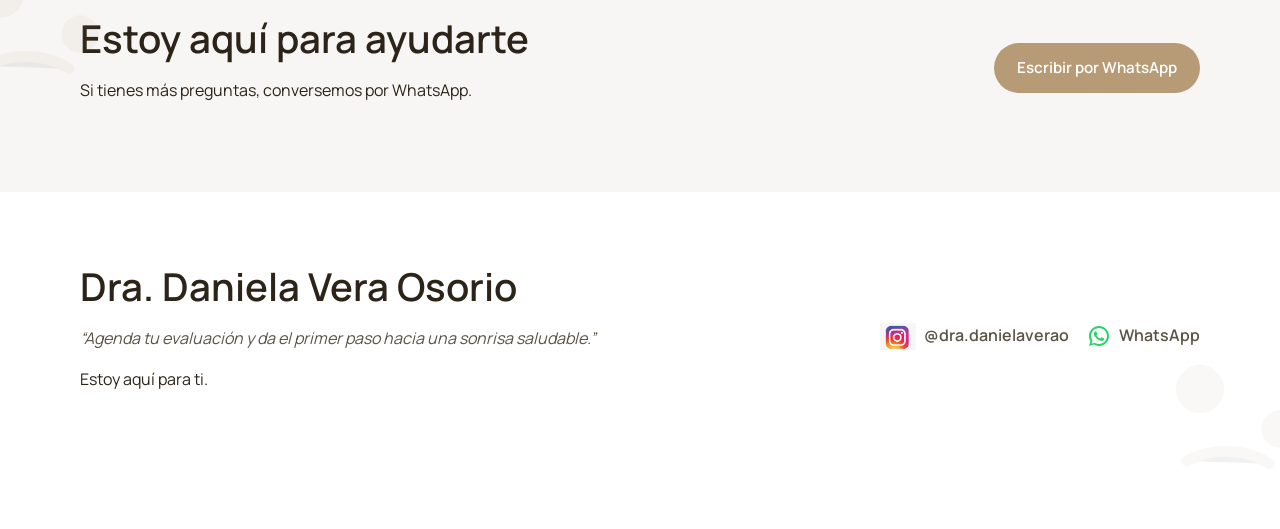
==== commit 1c5f3fbe: "Revert "Integrar reserva automática con Calendly en el sitio." This reverts commit 50132bf6c28accbcb" ====
--- a/faq.html
+++ b/faq.html
@@ -15,7 +15,6 @@
       rel="stylesheet"
     />
     <link rel="stylesheet" href="styles.css" />
-    <link href="https://assets.calendly.com/assets/external/widget.css" rel="stylesheet" />
     <link rel="icon" type="image/png" href="assets/favicon.png" />
   </head>
   <body>
@@ -39,10 +38,21 @@
           <a href="testimonios.html">Testimonios</a>
           <a href="galeria.html">Galería</a>
           <a href="faq.html" class="is-active">Preguntas</a>
-          <a href="index.html#reservar">Reserva</a>
           <a href="index.html#contacto">Contacto</a>
         </nav>
-        <button type="button" class="btn btn-small calendly-btn">Reserva tu hora</button>
+        <a
+          class="btn btn-small"
+          href="https://wa.me/56956879363?text=Hola%20Dra.%20Daniela%2C%20quisiera%20agendar%20una%20hora."
+          target="_blank"
+          rel="noopener"
+        >
+          Agenda tu hora
+          <svg class="wa-icon" viewBox="0 0 24 24" aria-hidden="true">
+            <path
+              d="M12 2a10 10 0 0 0-8.7 14.9L2 22l5.3-1.4A10 10 0 1 0 12 2zm0 2a8 8 0 0 1 6.9 12l.2.4-3.4.9-.3-.2a6.8 6.8 0 0 1-7.1 0l-.3.2-3.4-.9.2-.4A8 8 0 0 1 12 4zm-2.5 4.8c-.2-.5-.4-.5-.7-.5h-.6c-.2 0-.5.1-.7.4-.3.3-1 1-1 2.4s1 2.8 1.2 3c.2.2 2 3.1 4.9 4.2 2.4.9 2.9.7 3.4.7.5 0 1.5-.6 1.7-1.2.2-.6.2-1.1.2-1.2 0-.1-.2-.2-.5-.4s-1.5-.7-1.7-.8c-.2-.1-.4-.1-.6.1-.2.2-.7.8-.8.9-.2.2-.4.2-.7.1-.3-.1-1.3-.5-2.4-1.5-.9-.8-1.5-1.7-1.7-2-.2-.3 0-.5.1-.7.1-.1.3-.4.4-.5.1-.2.2-.3.3-.5.1-.2 0-.4-.1-.6z"
+            />
+          </svg>
+        </a>
       </div>
     </header>
 
@@ -123,7 +133,14 @@
             <h2>Estoy aquí para ayudarte</h2>
             <p>Si tienes más preguntas, conversemos por WhatsApp.</p>
           </div>
-          <button type="button" class="btn btn-primary calendly-btn">Reserva tu hora</button>
+          <a
+            class="btn btn-primary"
+            href="https://wa.me/56956879363?text=Hola%20Dra.%20Daniela%2C%20quisiera%20agendar%20una%20hora."
+            target="_blank"
+            rel="noopener"
+          >
+            Escribir por WhatsApp
+          </a>
         </div>
       </section>
 
@@ -199,13 +216,11 @@
         <a href="testimonios.html">Testimonios</a>
         <a href="galeria.html">Galería</a>
         <a href="faq.html">Preguntas</a>
-        <a href="index.html#reservar">Reserva</a>
         <a href="index.html#contacto">Contacto</a>
       </nav>
-      <button type="button" class="btn btn-primary calendly-btn sidebar-calendly">Reserva tu hora</button>
+      <a class="btn btn-primary sidebar-whatsapp" href="https://wa.me/56956879363?text=Hola%20Dra.%20Daniela%2C%20quisiera%20agendar%20una%20hora." target="_blank" rel="noopener">Agenda tu hora<svg class="wa-icon" viewBox="0 0 24 24" aria-hidden="true"><path d="M12 2a10 10 0 0 0-8.7 14.9L2 22l5.3-1.4A10 10 0 1 0 12 2zm0 2a8 8 0 0 1 6.9 12l.2.4-3.4.9-.3-.2a6.8 6.8 0 0 1-7.1 0l-.3.2-3.4-.9.2-.4A8 8 0 0 1 12 4zm-2.5 4.8c-.2-.5-.4-.5-.7-.5h-.6c-.2 0-.5.1-.7.4-.3.3-1 1-1 2.4s1 2.8 1.2 3c.2.2 2 3.1 4.9 4.2 2.4.9 2.9.7 3.4.7.5 0 1.5-.6 1.7-1.2.2-.6.2-1.1.2-1.2 0-.1-.2-.2-.5-.4s-1.5-.7-1.7-.8c-.2-.1-.4-.1-.6.1-.2.2-.7.8-.8.9-.2.2-.4.2-.7.1-.3-.1-1.3-.5-2.4-1.5-.9-.8-1.5-1.7-1.7-2-.2-.3 0-.5.1-.7.1-.1.3-.4.4-.5.1-.2.2-.3.3-.5.1-.2 0-.4-.1-.6z"/></svg></a>
     </aside>
 
-    <script src="https://assets.calendly.com/assets/external/widget.js" async></script>
     <script src="script.js"></script>
   </body>
 </html>
--- a/styles.css
+++ b/styles.css
@@ -259,17 +259,11 @@
   max-width: 520px;
 }
 
-.hero-booking {
-  display: flex;
-  justify-content: center;
-  margin: 28px 0 20px;
-}
-
 .hero-actions {
   display: flex;
   gap: 16px;
   flex-wrap: wrap;
-  margin: 0 0 28px;
+  margin: 28px 0;
   justify-content: center;
 }
 
@@ -282,9 +276,6 @@
   border: 1px solid transparent;
   font-weight: 600;
   font-size: 0.95rem;
-  font-family: inherit;
-  cursor: pointer;
-  text-decoration: none;
   transition: transform 0.2s ease, box-shadow 0.2s ease, background 0.2s ease;
 }
 
@@ -1135,34 +1126,6 @@
   line-height: 1.5;
 }
 
-.cta-card-actions {
-  display: flex;
-  flex-direction: column;
-  gap: 12px;
-  margin-top: 8px;
-}
-
-.cta-card-actions .btn {
-  width: 100%;
-}
-
-.calendly-section {
-  margin-top: 40px;
-}
-
-.calendly-embed {
-  background: var(--white);
-  border-radius: 20px;
-  border: 1px solid var(--line);
-  overflow: hidden;
-  box-shadow: var(--shadow);
-}
-
-.calendly-inline-widget {
-  min-width: 100%;
-  height: 700px;
-}
-
 .cta-card {
   background: var(--white);
   padding: 32px;
@@ -1408,8 +1371,7 @@
   color: var(--accent-dark);
 }
 
-.sidebar-whatsapp,
-.sidebar-calendly {
+.sidebar-whatsapp {
   display: flex;
   align-items: center;
   justify-content: center;
@@ -1447,18 +1409,10 @@
     padding-top: 48px;
   }
 
-  .hero-booking .btn {
-    width: 100%;
-  }
-
   .hero-actions {
     flex-direction: column;
     align-items: center;
     justify-content: center;
-  }
-
-  .calendly-inline-widget {
-    height: 620px;
   }
 
   .closing-content {
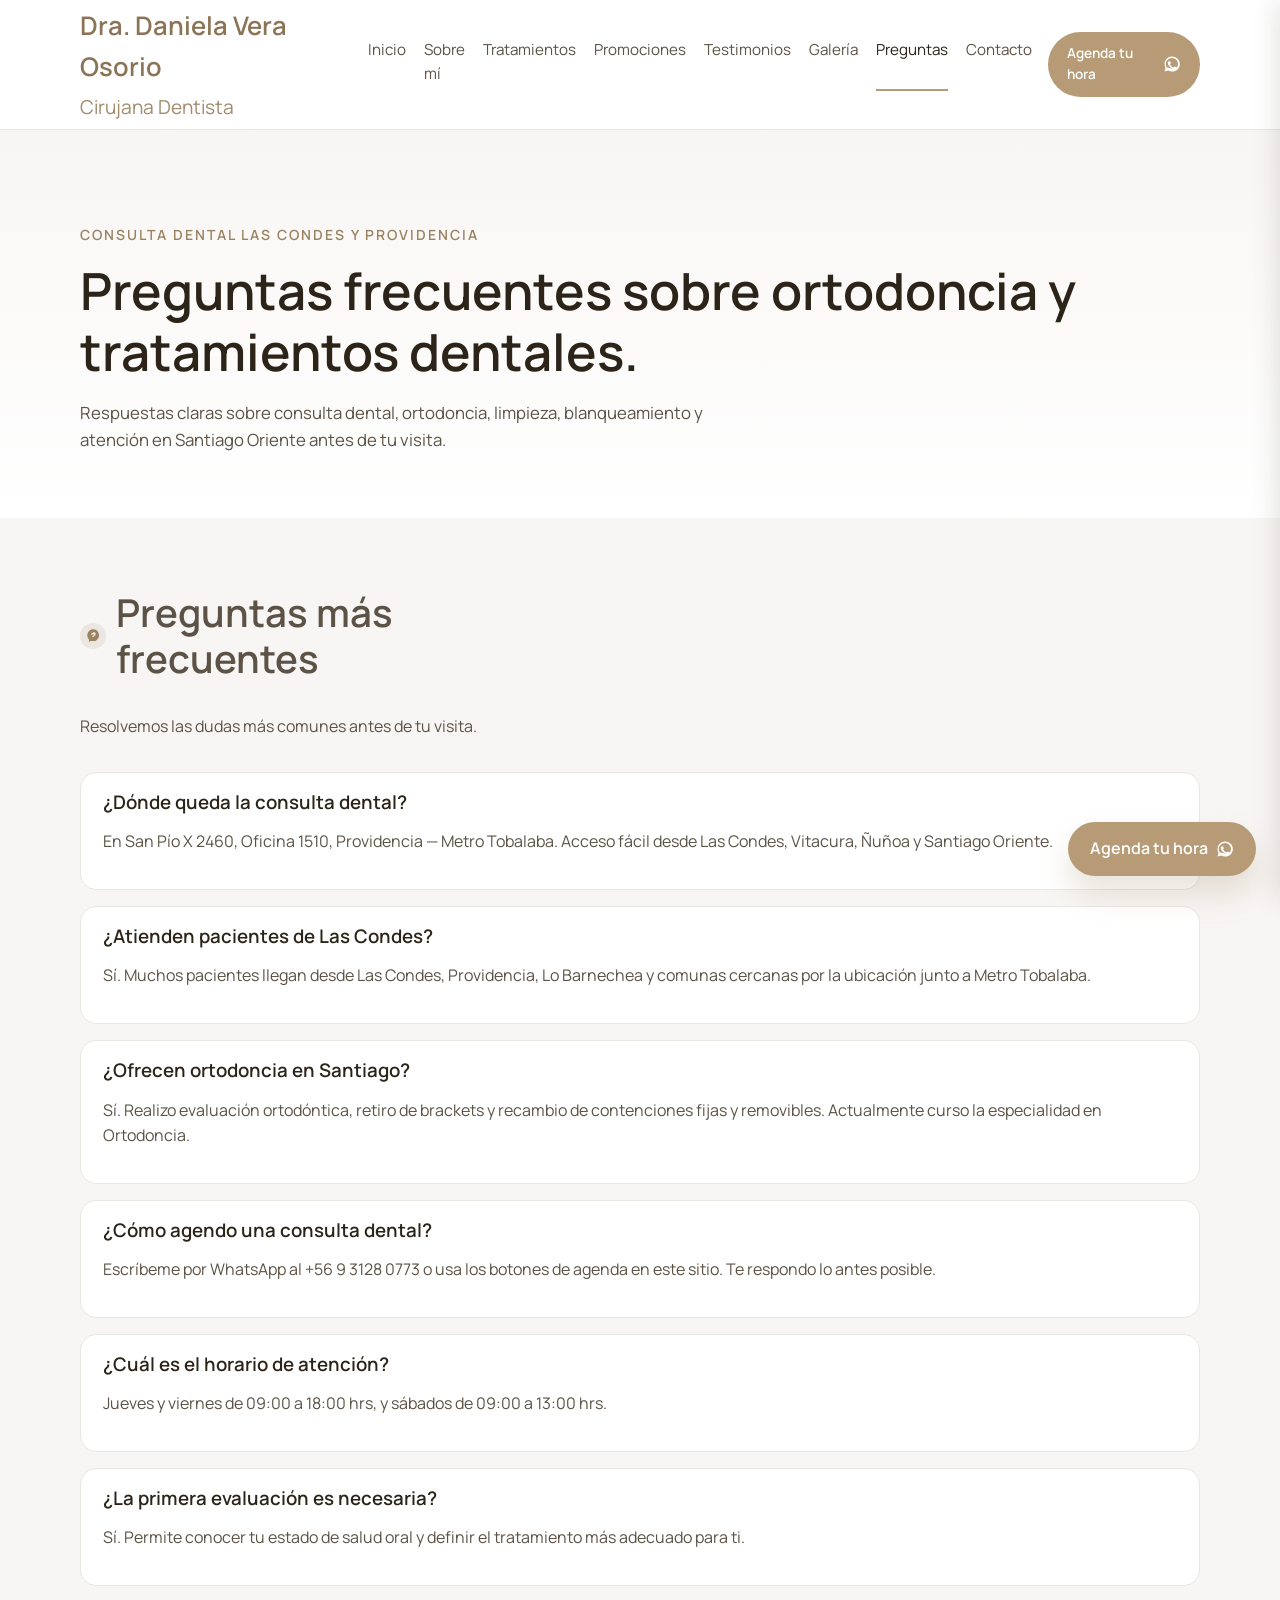
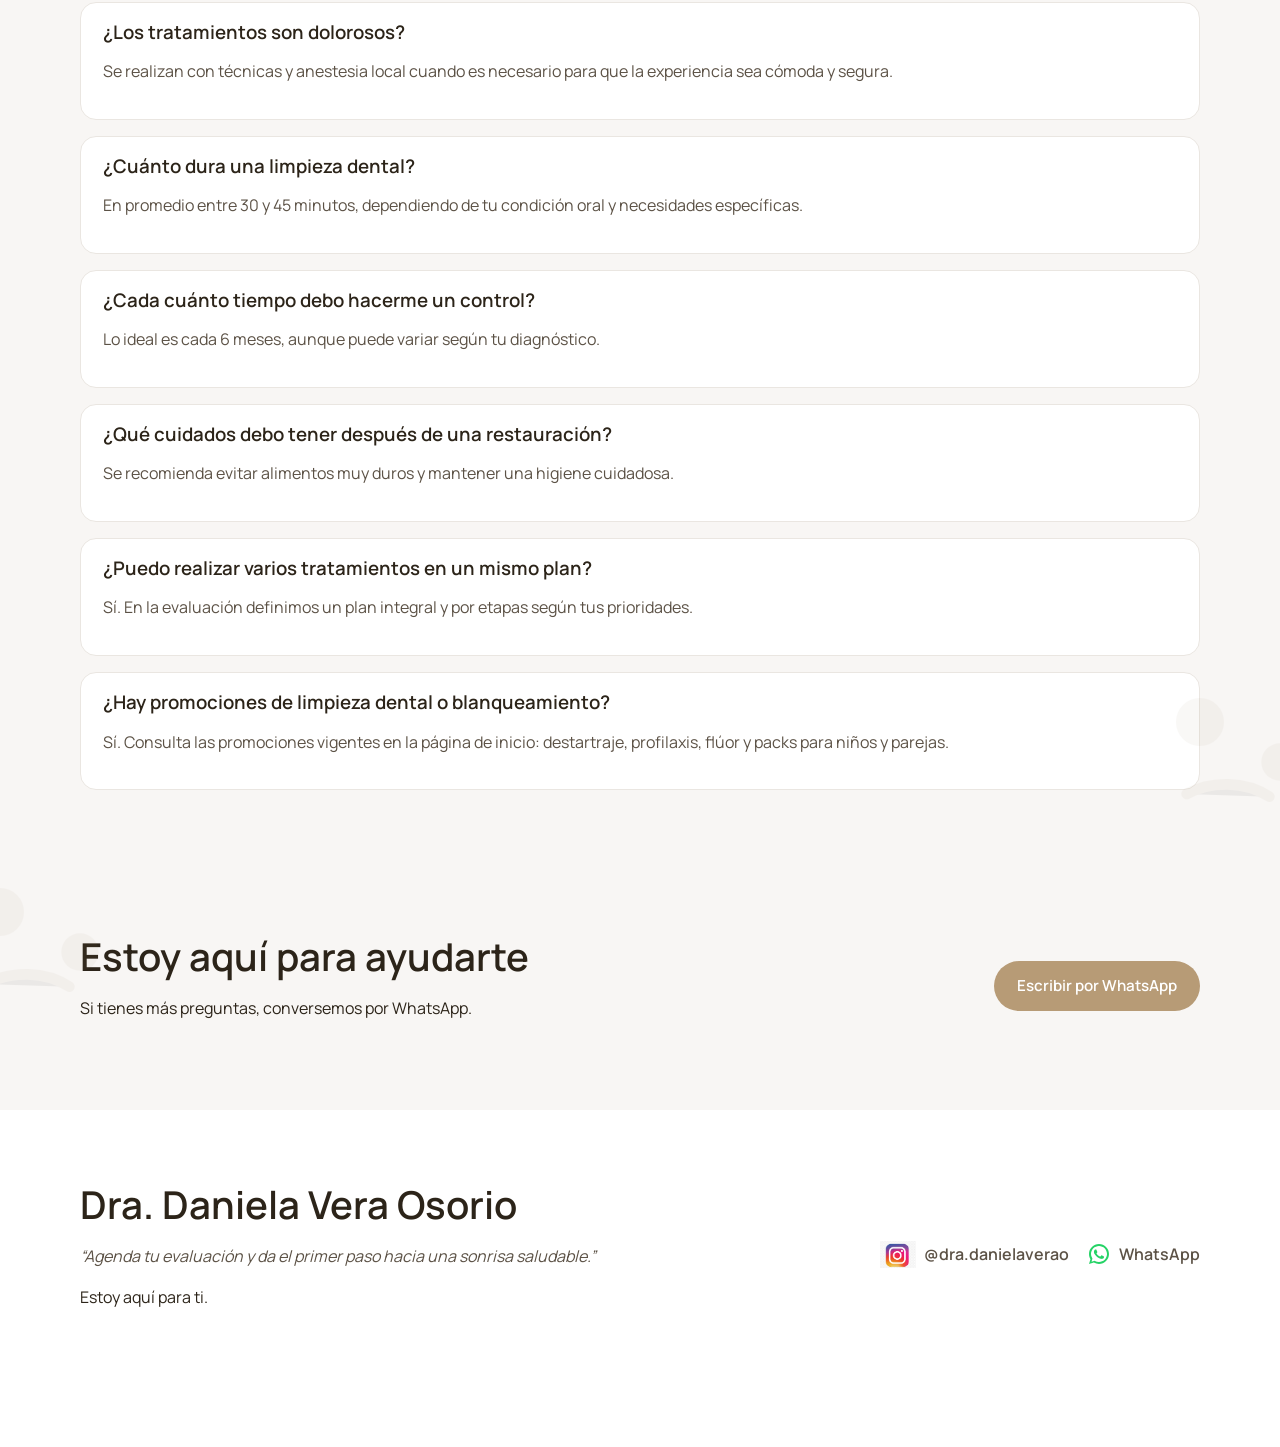
==== commit 22410020: "Optimizar SEO local para Google, Meta e IAs. Añade meta tags, Schema.org, sitemap, robots.txt, llms." ====
--- a/faq.html
+++ b/faq.html
@@ -3,11 +3,33 @@
   <head>
     <meta charset="utf-8" />
     <meta name="viewport" content="width=device-width, initial-scale=1" />
-    <title>Preguntas frecuentes | Dra. Daniela Vera Osorio</title>
+    <title>Preguntas Frecuentes — Consulta Dental Las Condes | Dra. Daniela Vera Osorio</title>
     <meta
       name="description"
-      content="Preguntas frecuentes sobre tratamientos dentales, atención y cuidados."
+      content="Preguntas frecuentes sobre consulta dental, ortodoncia, limpieza, blanqueamiento y atención en Las Condes y Providencia. Dra. Daniela Vera Osorio, Metro Tobalaba."
     />
+    <meta
+      name="keywords"
+      content="preguntas dentista Las Condes, FAQ ortodoncia Santiago, consulta dental Providencia, limpieza dental dudas, blanqueamiento dental preguntas, dentista Metro Tobalaba"
+    />
+    <meta name="author" content="Dra. Daniela Vera Osorio" />
+    <meta name="robots" content="index, follow, max-image-preview:large" />
+    <meta name="geo.region" content="CL-RM" />
+    <meta name="geo.placename" content="Providencia, Las Condes, Santiago" />
+    <link rel="canonical" href="https://dra-daniela-vera.vercel.app/faq.html" />
+    <link rel="alternate" hreflang="es-CL" href="https://dra-daniela-vera.vercel.app/faq.html" />
+    <meta property="og:type" content="website" />
+    <meta property="og:site_name" content="Dra. Daniela Vera Osorio" />
+    <meta property="og:title" content="Preguntas Frecuentes — Consulta Dental Las Condes" />
+    <meta property="og:description" content="Respuestas sobre ortodoncia, limpieza dental, horarios y ubicación en Providencia." />
+    <meta property="og:url" content="https://dra-daniela-vera.vercel.app/faq.html" />
+    <meta property="og:image" content="https://dra-daniela-vera.vercel.app/assets/foto-atendiendo.png" />
+    <meta property="og:locale" content="es_CL" />
+    <meta name="twitter:card" content="summary_large_image" />
+    <meta name="twitter:title" content="Preguntas Frecuentes — Consulta Dental" />
+    <meta name="twitter:description" content="Dudas sobre tratamientos dentales y ortodoncia en Santiago." />
+    <meta name="twitter:image" content="https://dra-daniela-vera.vercel.app/assets/foto-atendiendo.png" />
+    <link rel="icon" type="image/png" href="assets/favicon.png" />
     <link rel="preconnect" href="https://fonts.googleapis.com" />
     <link rel="preconnect" href="https://fonts.gstatic.com" crossorigin />
     <link
@@ -15,7 +37,88 @@
       rel="stylesheet"
     />
     <link rel="stylesheet" href="styles.css" />
-    <link rel="icon" type="image/png" href="assets/favicon.png" />
+    <script type="application/ld+json">
+      {
+        "@context": "https://schema.org",
+        "@type": "BreadcrumbList",
+        "itemListElement": [
+          { "@type": "ListItem", "position": 1, "name": "Inicio", "item": "https://dra-daniela-vera.vercel.app/" },
+          { "@type": "ListItem", "position": 2, "name": "Preguntas frecuentes", "item": "https://dra-daniela-vera.vercel.app/faq.html" }
+        ]
+      }
+    </script>
+    <script type="application/ld+json">
+      {
+        "@context": "https://schema.org",
+        "@type": "FAQPage",
+        "mainEntity": [
+          {
+            "@type": "Question",
+            "name": "¿Dónde queda la consulta dental?",
+            "acceptedAnswer": {
+              "@type": "Answer",
+              "text": "La consulta está en San Pío X 2460, Oficina 1510, Providencia, a pasos del Metro Tobalaba. Atiendo pacientes de Las Condes, Providencia, Vitacura y Santiago Oriente."
+            }
+          },
+          {
+            "@type": "Question",
+            "name": "¿Atienden pacientes de Las Condes?",
+            "acceptedAnswer": {
+              "@type": "Answer",
+              "text": "Sí. La consulta en Metro Tobalaba, Providencia, está a minutos de Las Condes, Vitacura y Lo Barnechea, con fácil acceso en transporte público y estacionamiento."
+            }
+          },
+          {
+            "@type": "Question",
+            "name": "¿Ofrecen ortodoncia en Santiago?",
+            "acceptedAnswer": {
+              "@type": "Answer",
+              "text": "Sí. Realizo evaluación ortodóntica, retiro de brackets y recambio de contenciones. Actualmente curso la especialidad en Ortodoncia y Ortopedia Dentomaxilofacial."
+            }
+          },
+          {
+            "@type": "Question",
+            "name": "¿La primera evaluación es necesaria?",
+            "acceptedAnswer": {
+              "@type": "Answer",
+              "text": "Sí. Permite conocer tu estado de salud oral y definir el tratamiento más adecuado para ti."
+            }
+          },
+          {
+            "@type": "Question",
+            "name": "¿Los tratamientos son dolorosos?",
+            "acceptedAnswer": {
+              "@type": "Answer",
+              "text": "Se realizan con técnicas y anestesia local cuando es necesario para que la experiencia sea cómoda y segura."
+            }
+          },
+          {
+            "@type": "Question",
+            "name": "¿Cuánto dura una limpieza dental?",
+            "acceptedAnswer": {
+              "@type": "Answer",
+              "text": "En promedio entre 30 y 45 minutos, dependiendo de tu condición oral y necesidades específicas."
+            }
+          },
+          {
+            "@type": "Question",
+            "name": "¿Cómo agendo una consulta dental?",
+            "acceptedAnswer": {
+              "@type": "Answer",
+              "text": "Puedes agendar por WhatsApp al +56 9 3128 0773 o desde los botones de este sitio web."
+            }
+          },
+          {
+            "@type": "Question",
+            "name": "¿Cuál es el horario de atención?",
+            "acceptedAnswer": {
+              "@type": "Answer",
+              "text": "Jueves y viernes de 09:00 a 18:00 hrs, y sábados de 09:00 a 13:00 hrs."
+            }
+          }
+        ]
+      }
+    </script>
   </head>
   <body>
     <header class="site-header">
@@ -42,7 +145,7 @@
         </nav>
         <a
           class="btn btn-small"
-          href="https://wa.me/56956879363?text=Hola%20Dra.%20Daniela%2C%20quisiera%20agendar%20una%20hora."
+          href="https://wa.me/56931280773?text=Hola%20Dra.%20Daniela%2C%20quisiera%20agendar%20una%20hora."
           target="_blank"
           rel="noopener"
         >
@@ -59,10 +162,11 @@
     <main>
       <section class="page-hero">
         <div class="container">
-          <p class="eyebrow">Preguntas frecuentes</p>
-          <h1>Respuestas claras para tu tranquilidad.</h1>
+          <p class="eyebrow">Consulta dental Las Condes y Providencia</p>
+          <h1>Preguntas frecuentes sobre ortodoncia y tratamientos dentales.</h1>
           <p class="page-lead">
-            Aquí encontrarás información útil sobre tratamientos, tiempos y cuidados.
+            Respuestas claras sobre consulta dental, ortodoncia, limpieza, blanqueamiento y
+            atención en Santiago Oriente antes de tu visita.
           </p>
         </div>
       </section>
@@ -84,6 +188,40 @@
           </div>
           <div class="faq-list">
             <div class="faq-item">
+              <h3>¿Dónde queda la consulta dental?</h3>
+              <p>
+                En San Pío X 2460, Oficina 1510, Providencia — Metro Tobalaba. Acceso fácil
+                desde Las Condes, Vitacura, Ñuñoa y Santiago Oriente.
+              </p>
+            </div>
+            <div class="faq-item">
+              <h3>¿Atienden pacientes de Las Condes?</h3>
+              <p>
+                Sí. Muchos pacientes llegan desde Las Condes, Providencia, Lo Barnechea y
+                comunas cercanas por la ubicación junto a Metro Tobalaba.
+              </p>
+            </div>
+            <div class="faq-item">
+              <h3>¿Ofrecen ortodoncia en Santiago?</h3>
+              <p>
+                Sí. Realizo evaluación ortodóntica, retiro de brackets y recambio de contenciones
+                fijas y removibles. Actualmente curso la especialidad en Ortodoncia.
+              </p>
+            </div>
+            <div class="faq-item">
+              <h3>¿Cómo agendo una consulta dental?</h3>
+              <p>
+                Escríbeme por WhatsApp al +56 9 3128 0773 o usa los botones de agenda en
+                este sitio. Te respondo lo antes posible.
+              </p>
+            </div>
+            <div class="faq-item">
+              <h3>¿Cuál es el horario de atención?</h3>
+              <p>
+                Jueves y viernes de 09:00 a 18:00 hrs, y sábados de 09:00 a 13:00 hrs.
+              </p>
+            </div>
+            <div class="faq-item">
               <h3>¿La primera evaluación es necesaria?</h3>
               <p>
                 Sí. Permite conocer tu estado de salud oral y definir el tratamiento más
@@ -121,6 +259,13 @@
               <p>
                 Sí. En la evaluación definimos un plan integral y por etapas según tus
                 prioridades.
+              </p>
+            </div>
+            <div class="faq-item">
+              <h3>¿Hay promociones de limpieza dental o blanqueamiento?</h3>
+              <p>
+                Sí. Consulta las promociones vigentes en la página de inicio: destartraje,
+                profilaxis, flúor y packs para niños y parejas.
               </p>
             </div>
           </div>
@@ -135,7 +280,7 @@
           </div>
           <a
             class="btn btn-primary"
-            href="https://wa.me/56956879363?text=Hola%20Dra.%20Daniela%2C%20quisiera%20agendar%20una%20hora."
+            href="https://wa.me/56931280773?text=Hola%20Dra.%20Daniela%2C%20quisiera%20agendar%20una%20hora."
             target="_blank"
             rel="noopener"
           >
@@ -173,7 +318,7 @@
             </a>
             <a
               class="social-link social-link-whatsapp"
-              href="https://wa.me/56956879363"
+              href="https://wa.me/56931280773"
               target="_blank"
               rel="noopener"
               aria-label="WhatsApp"
@@ -193,7 +338,7 @@
 
     <a
       class="whatsapp-float"
-      href="https://wa.me/56956879363?text=Hola%20Dra.%20Daniela%2C%20quisiera%20agendar%20una%20hora."
+      href="https://wa.me/56931280773?text=Hola%20Dra.%20Daniela%2C%20quisiera%20agendar%20una%20hora."
       target="_blank"
       rel="noopener"
     >
@@ -218,7 +363,7 @@
         <a href="faq.html">Preguntas</a>
         <a href="index.html#contacto">Contacto</a>
       </nav>
-      <a class="btn btn-primary sidebar-whatsapp" href="https://wa.me/56956879363?text=Hola%20Dra.%20Daniela%2C%20quisiera%20agendar%20una%20hora." target="_blank" rel="noopener">Agenda tu hora<svg class="wa-icon" viewBox="0 0 24 24" aria-hidden="true"><path d="M12 2a10 10 0 0 0-8.7 14.9L2 22l5.3-1.4A10 10 0 1 0 12 2zm0 2a8 8 0 0 1 6.9 12l.2.4-3.4.9-.3-.2a6.8 6.8 0 0 1-7.1 0l-.3.2-3.4-.9.2-.4A8 8 0 0 1 12 4zm-2.5 4.8c-.2-.5-.4-.5-.7-.5h-.6c-.2 0-.5.1-.7.4-.3.3-1 1-1 2.4s1 2.8 1.2 3c.2.2 2 3.1 4.9 4.2 2.4.9 2.9.7 3.4.7.5 0 1.5-.6 1.7-1.2.2-.6.2-1.1.2-1.2 0-.1-.2-.2-.5-.4s-1.5-.7-1.7-.8c-.2-.1-.4-.1-.6.1-.2.2-.7.8-.8.9-.2.2-.4.2-.7.1-.3-.1-1.3-.5-2.4-1.5-.9-.8-1.5-1.7-1.7-2-.2-.3 0-.5.1-.7.1-.1.3-.4.4-.5.1-.2.2-.3.3-.5.1-.2 0-.4-.1-.6z"/></svg></a>
+      <a class="btn btn-primary sidebar-whatsapp" href="https://wa.me/56931280773?text=Hola%20Dra.%20Daniela%2C%20quisiera%20agendar%20una%20hora." target="_blank" rel="noopener">Agenda tu hora<svg class="wa-icon" viewBox="0 0 24 24" aria-hidden="true"><path d="M12 2a10 10 0 0 0-8.7 14.9L2 22l5.3-1.4A10 10 0 1 0 12 2zm0 2a8 8 0 0 1 6.9 12l.2.4-3.4.9-.3-.2a6.8 6.8 0 0 1-7.1 0l-.3.2-3.4-.9.2-.4A8 8 0 0 1 12 4zm-2.5 4.8c-.2-.5-.4-.5-.7-.5h-.6c-.2 0-.5.1-.7.4-.3.3-1 1-1 2.4s1 2.8 1.2 3c.2.2 2 3.1 4.9 4.2 2.4.9 2.9.7 3.4.7.5 0 1.5-.6 1.7-1.2.2-.6.2-1.1.2-1.2 0-.1-.2-.2-.5-.4s-1.5-.7-1.7-.8c-.2-.1-.4-.1-.6.1-.2.2-.7.8-.8.9-.2.2-.4.2-.7.1-.3-.1-1.3-.5-2.4-1.5-.9-.8-1.5-1.7-1.7-2-.2-.3 0-.5.1-.7.1-.1.3-.4.4-.5.1-.2.2-.3.3-.5.1-.2 0-.4-.1-.6z"/></svg></a>
     </aside>
 
     <script src="script.js"></script>
--- a/styles.css
+++ b/styles.css
@@ -372,13 +372,27 @@
 #tratamientos::before,
 #horario::before,
 #metodos-pago::before,
-#contacto::before,
 #sobre-mi::after,
 #tratamientos::after,
 #horario::after,
 #metodos-pago::after,
 #contacto::after {
   content: none;
+}
+
+#contacto::before {
+  content: "";
+  position: absolute;
+  inset: -18%;
+  background-image: var(--tooth-tile);
+  background-size: var(--tooth-tile-size);
+  background-repeat: repeat;
+  background-position: 0 0;
+  opacity: 0.18;
+  pointer-events: none;
+  z-index: 0;
+  transform-origin: center;
+  animation: tooth-drift 18s ease-in-out infinite;
 }
 
 #sobre-mi > .container,
@@ -1180,8 +1194,34 @@
 }
 
 .closing {
+  position: relative;
+  overflow: hidden;
   background: var(--white);
   padding-bottom: 120px;
+}
+
+.closing::before {
+  content: "";
+  position: absolute;
+  inset: -18%;
+  background-image: var(--tooth-tile);
+  background-size: var(--tooth-tile-size);
+  background-repeat: repeat;
+  background-position: 0 0;
+  opacity: 0.18;
+  pointer-events: none;
+  z-index: 0;
+  transform-origin: center;
+  animation: tooth-drift 18s ease-in-out infinite;
+}
+
+.closing::after {
+  content: none;
+}
+
+.closing > .container {
+  position: relative;
+  z-index: 1;
 }
 
 .closing-content {
@@ -1194,6 +1234,58 @@
 
 .closing-quote {
   font-style: italic;
+  color: var(--slate);
+}
+
+.seo-local {
+  background: var(--muted);
+}
+
+.seo-local-grid {
+  display: grid;
+  grid-template-columns: repeat(auto-fit, minmax(240px, 1fr));
+  gap: 16px;
+  margin-top: 24px;
+}
+
+.seo-local-card {
+  background: var(--white);
+  border: 1px solid var(--line);
+  border-radius: 16px;
+  padding: 20px;
+}
+
+.seo-local-card h3 {
+  font-size: 1rem;
+  margin-bottom: 8px;
+  color: var(--accent-dark);
+}
+
+.seo-local-card p {
+  font-size: 0.92rem;
+  color: var(--slate);
+  line-height: 1.55;
+}
+
+.seo-local-note {
+  margin-top: 24px;
+  font-size: 0.92rem;
+  color: var(--slate);
+}
+
+.seo-tags {
+  display: flex;
+  flex-wrap: wrap;
+  gap: 8px;
+  margin-top: 20px;
+}
+
+.seo-tag {
+  font-size: 0.78rem;
+  padding: 6px 12px;
+  background: var(--white);
+  border: 1px solid var(--line);
+  border-radius: 999px;
   color: var(--slate);
 }
 
@@ -1444,7 +1536,9 @@
 
 @media (prefers-reduced-motion: reduce) {
   .hero::before,
-  .promos-block::before {
+  .promos-block::before,
+  #contacto::before,
+  .closing::before {
     animation: none;
   }
 }
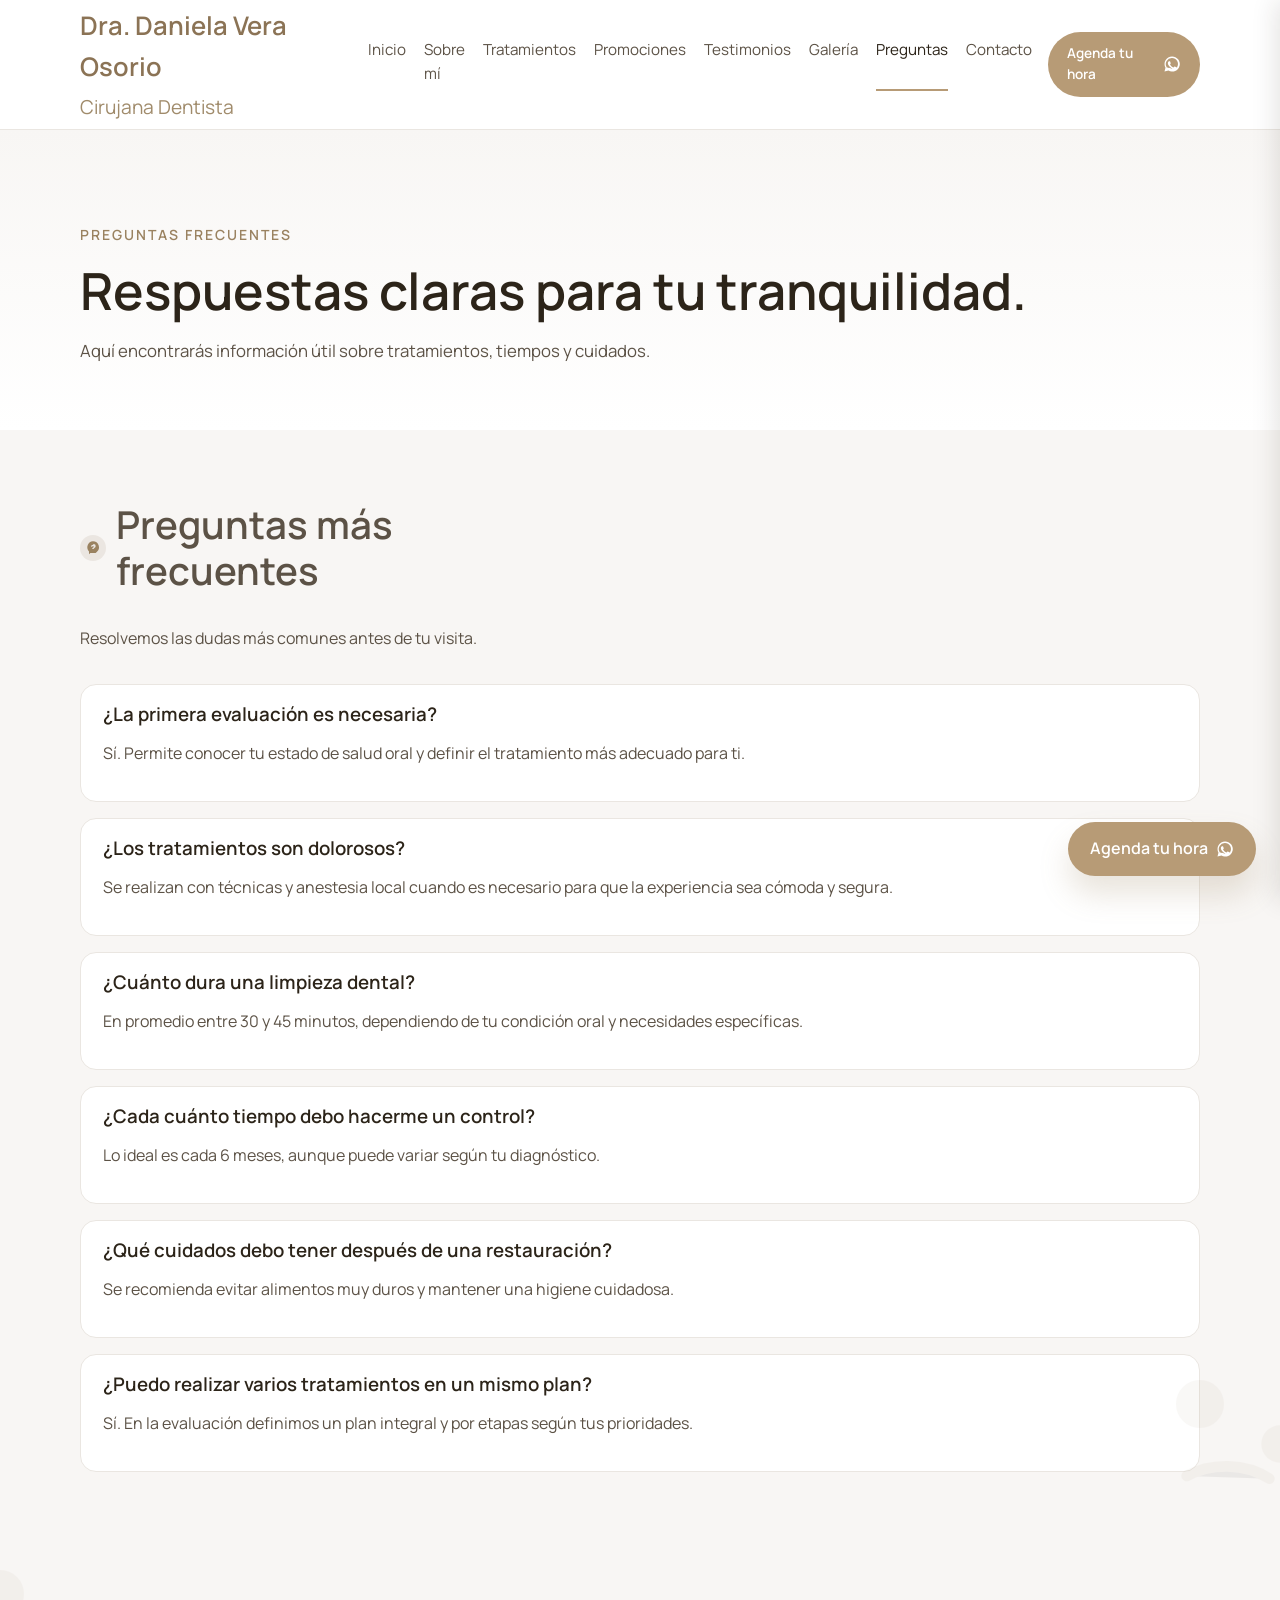
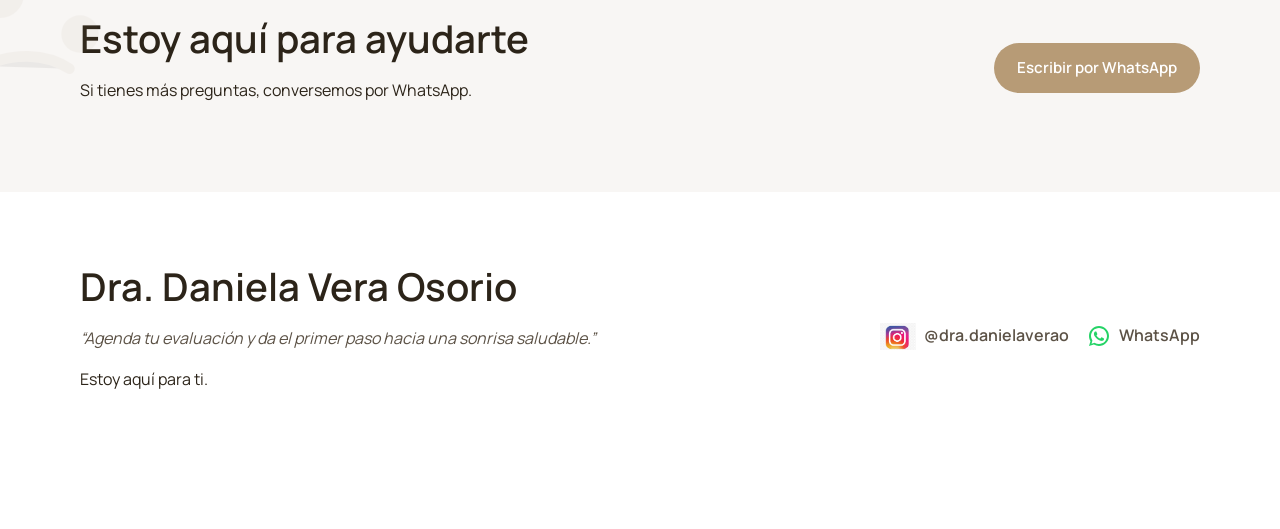
==== commit b72c7624: "Revert "Optimizar SEO local para Google, Meta e IAs." This reverts commit 2241002005978b1de469fd42ac" ====
--- a/faq.html
+++ b/faq.html
@@ -3,33 +3,11 @@
   <head>
     <meta charset="utf-8" />
     <meta name="viewport" content="width=device-width, initial-scale=1" />
-    <title>Preguntas Frecuentes — Consulta Dental Las Condes | Dra. Daniela Vera Osorio</title>
+    <title>Preguntas frecuentes | Dra. Daniela Vera Osorio</title>
     <meta
       name="description"
-      content="Preguntas frecuentes sobre consulta dental, ortodoncia, limpieza, blanqueamiento y atención en Las Condes y Providencia. Dra. Daniela Vera Osorio, Metro Tobalaba."
+      content="Preguntas frecuentes sobre tratamientos dentales, atención y cuidados."
     />
-    <meta
-      name="keywords"
-      content="preguntas dentista Las Condes, FAQ ortodoncia Santiago, consulta dental Providencia, limpieza dental dudas, blanqueamiento dental preguntas, dentista Metro Tobalaba"
-    />
-    <meta name="author" content="Dra. Daniela Vera Osorio" />
-    <meta name="robots" content="index, follow, max-image-preview:large" />
-    <meta name="geo.region" content="CL-RM" />
-    <meta name="geo.placename" content="Providencia, Las Condes, Santiago" />
-    <link rel="canonical" href="https://dra-daniela-vera.vercel.app/faq.html" />
-    <link rel="alternate" hreflang="es-CL" href="https://dra-daniela-vera.vercel.app/faq.html" />
-    <meta property="og:type" content="website" />
-    <meta property="og:site_name" content="Dra. Daniela Vera Osorio" />
-    <meta property="og:title" content="Preguntas Frecuentes — Consulta Dental Las Condes" />
-    <meta property="og:description" content="Respuestas sobre ortodoncia, limpieza dental, horarios y ubicación en Providencia." />
-    <meta property="og:url" content="https://dra-daniela-vera.vercel.app/faq.html" />
-    <meta property="og:image" content="https://dra-daniela-vera.vercel.app/assets/foto-atendiendo.png" />
-    <meta property="og:locale" content="es_CL" />
-    <meta name="twitter:card" content="summary_large_image" />
-    <meta name="twitter:title" content="Preguntas Frecuentes — Consulta Dental" />
-    <meta name="twitter:description" content="Dudas sobre tratamientos dentales y ortodoncia en Santiago." />
-    <meta name="twitter:image" content="https://dra-daniela-vera.vercel.app/assets/foto-atendiendo.png" />
-    <link rel="icon" type="image/png" href="assets/favicon.png" />
     <link rel="preconnect" href="https://fonts.googleapis.com" />
     <link rel="preconnect" href="https://fonts.gstatic.com" crossorigin />
     <link
@@ -37,88 +15,7 @@
       rel="stylesheet"
     />
     <link rel="stylesheet" href="styles.css" />
-    <script type="application/ld+json">
-      {
-        "@context": "https://schema.org",
-        "@type": "BreadcrumbList",
-        "itemListElement": [
-          { "@type": "ListItem", "position": 1, "name": "Inicio", "item": "https://dra-daniela-vera.vercel.app/" },
-          { "@type": "ListItem", "position": 2, "name": "Preguntas frecuentes", "item": "https://dra-daniela-vera.vercel.app/faq.html" }
-        ]
-      }
-    </script>
-    <script type="application/ld+json">
-      {
-        "@context": "https://schema.org",
-        "@type": "FAQPage",
-        "mainEntity": [
-          {
-            "@type": "Question",
-            "name": "¿Dónde queda la consulta dental?",
-            "acceptedAnswer": {
-              "@type": "Answer",
-              "text": "La consulta está en San Pío X 2460, Oficina 1510, Providencia, a pasos del Metro Tobalaba. Atiendo pacientes de Las Condes, Providencia, Vitacura y Santiago Oriente."
-            }
-          },
-          {
-            "@type": "Question",
-            "name": "¿Atienden pacientes de Las Condes?",
-            "acceptedAnswer": {
-              "@type": "Answer",
-              "text": "Sí. La consulta en Metro Tobalaba, Providencia, está a minutos de Las Condes, Vitacura y Lo Barnechea, con fácil acceso en transporte público y estacionamiento."
-            }
-          },
-          {
-            "@type": "Question",
-            "name": "¿Ofrecen ortodoncia en Santiago?",
-            "acceptedAnswer": {
-              "@type": "Answer",
-              "text": "Sí. Realizo evaluación ortodóntica, retiro de brackets y recambio de contenciones. Actualmente curso la especialidad en Ortodoncia y Ortopedia Dentomaxilofacial."
-            }
-          },
-          {
-            "@type": "Question",
-            "name": "¿La primera evaluación es necesaria?",
-            "acceptedAnswer": {
-              "@type": "Answer",
-              "text": "Sí. Permite conocer tu estado de salud oral y definir el tratamiento más adecuado para ti."
-            }
-          },
-          {
-            "@type": "Question",
-            "name": "¿Los tratamientos son dolorosos?",
-            "acceptedAnswer": {
-              "@type": "Answer",
-              "text": "Se realizan con técnicas y anestesia local cuando es necesario para que la experiencia sea cómoda y segura."
-            }
-          },
-          {
-            "@type": "Question",
-            "name": "¿Cuánto dura una limpieza dental?",
-            "acceptedAnswer": {
-              "@type": "Answer",
-              "text": "En promedio entre 30 y 45 minutos, dependiendo de tu condición oral y necesidades específicas."
-            }
-          },
-          {
-            "@type": "Question",
-            "name": "¿Cómo agendo una consulta dental?",
-            "acceptedAnswer": {
-              "@type": "Answer",
-              "text": "Puedes agendar por WhatsApp al +56 9 3128 0773 o desde los botones de este sitio web."
-            }
-          },
-          {
-            "@type": "Question",
-            "name": "¿Cuál es el horario de atención?",
-            "acceptedAnswer": {
-              "@type": "Answer",
-              "text": "Jueves y viernes de 09:00 a 18:00 hrs, y sábados de 09:00 a 13:00 hrs."
-            }
-          }
-        ]
-      }
-    </script>
+    <link rel="icon" type="image/png" href="assets/favicon.png" />
   </head>
   <body>
     <header class="site-header">
@@ -162,11 +59,10 @@
     <main>
       <section class="page-hero">
         <div class="container">
-          <p class="eyebrow">Consulta dental Las Condes y Providencia</p>
-          <h1>Preguntas frecuentes sobre ortodoncia y tratamientos dentales.</h1>
+          <p class="eyebrow">Preguntas frecuentes</p>
+          <h1>Respuestas claras para tu tranquilidad.</h1>
           <p class="page-lead">
-            Respuestas claras sobre consulta dental, ortodoncia, limpieza, blanqueamiento y
-            atención en Santiago Oriente antes de tu visita.
+            Aquí encontrarás información útil sobre tratamientos, tiempos y cuidados.
           </p>
         </div>
       </section>
@@ -188,40 +84,6 @@
           </div>
           <div class="faq-list">
             <div class="faq-item">
-              <h3>¿Dónde queda la consulta dental?</h3>
-              <p>
-                En San Pío X 2460, Oficina 1510, Providencia — Metro Tobalaba. Acceso fácil
-                desde Las Condes, Vitacura, Ñuñoa y Santiago Oriente.
-              </p>
-            </div>
-            <div class="faq-item">
-              <h3>¿Atienden pacientes de Las Condes?</h3>
-              <p>
-                Sí. Muchos pacientes llegan desde Las Condes, Providencia, Lo Barnechea y
-                comunas cercanas por la ubicación junto a Metro Tobalaba.
-              </p>
-            </div>
-            <div class="faq-item">
-              <h3>¿Ofrecen ortodoncia en Santiago?</h3>
-              <p>
-                Sí. Realizo evaluación ortodóntica, retiro de brackets y recambio de contenciones
-                fijas y removibles. Actualmente curso la especialidad en Ortodoncia.
-              </p>
-            </div>
-            <div class="faq-item">
-              <h3>¿Cómo agendo una consulta dental?</h3>
-              <p>
-                Escríbeme por WhatsApp al +56 9 3128 0773 o usa los botones de agenda en
-                este sitio. Te respondo lo antes posible.
-              </p>
-            </div>
-            <div class="faq-item">
-              <h3>¿Cuál es el horario de atención?</h3>
-              <p>
-                Jueves y viernes de 09:00 a 18:00 hrs, y sábados de 09:00 a 13:00 hrs.
-              </p>
-            </div>
-            <div class="faq-item">
               <h3>¿La primera evaluación es necesaria?</h3>
               <p>
                 Sí. Permite conocer tu estado de salud oral y definir el tratamiento más
@@ -259,13 +121,6 @@
               <p>
                 Sí. En la evaluación definimos un plan integral y por etapas según tus
                 prioridades.
-              </p>
-            </div>
-            <div class="faq-item">
-              <h3>¿Hay promociones de limpieza dental o blanqueamiento?</h3>
-              <p>
-                Sí. Consulta las promociones vigentes en la página de inicio: destartraje,
-                profilaxis, flúor y packs para niños y parejas.
               </p>
             </div>
           </div>
--- a/styles.css
+++ b/styles.css
@@ -1237,58 +1237,6 @@
   color: var(--slate);
 }
 
-.seo-local {
-  background: var(--muted);
-}
-
-.seo-local-grid {
-  display: grid;
-  grid-template-columns: repeat(auto-fit, minmax(240px, 1fr));
-  gap: 16px;
-  margin-top: 24px;
-}
-
-.seo-local-card {
-  background: var(--white);
-  border: 1px solid var(--line);
-  border-radius: 16px;
-  padding: 20px;
-}
-
-.seo-local-card h3 {
-  font-size: 1rem;
-  margin-bottom: 8px;
-  color: var(--accent-dark);
-}
-
-.seo-local-card p {
-  font-size: 0.92rem;
-  color: var(--slate);
-  line-height: 1.55;
-}
-
-.seo-local-note {
-  margin-top: 24px;
-  font-size: 0.92rem;
-  color: var(--slate);
-}
-
-.seo-tags {
-  display: flex;
-  flex-wrap: wrap;
-  gap: 8px;
-  margin-top: 20px;
-}
-
-.seo-tag {
-  font-size: 0.78rem;
-  padding: 6px 12px;
-  background: var(--white);
-  border: 1px solid var(--line);
-  border-radius: 999px;
-  color: var(--slate);
-}
-
 .socials {
   display: flex;
   gap: 18px;
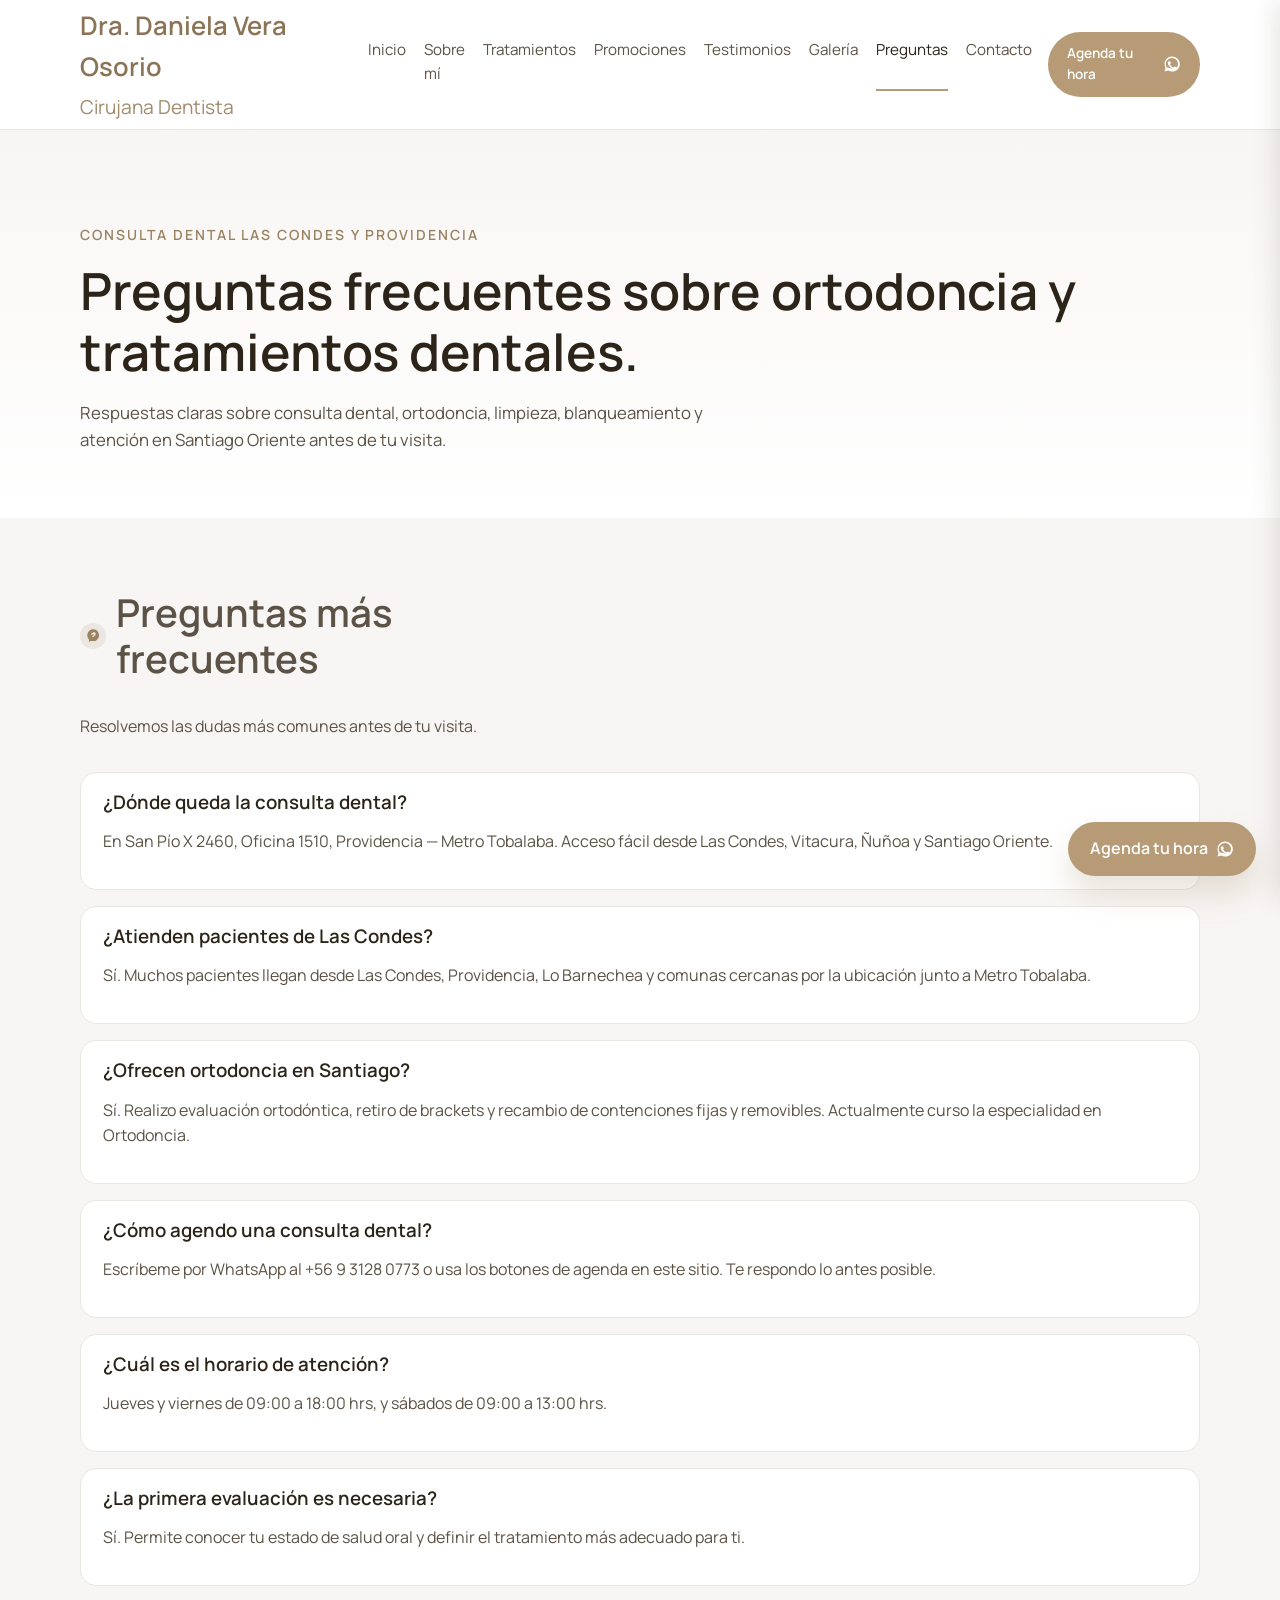
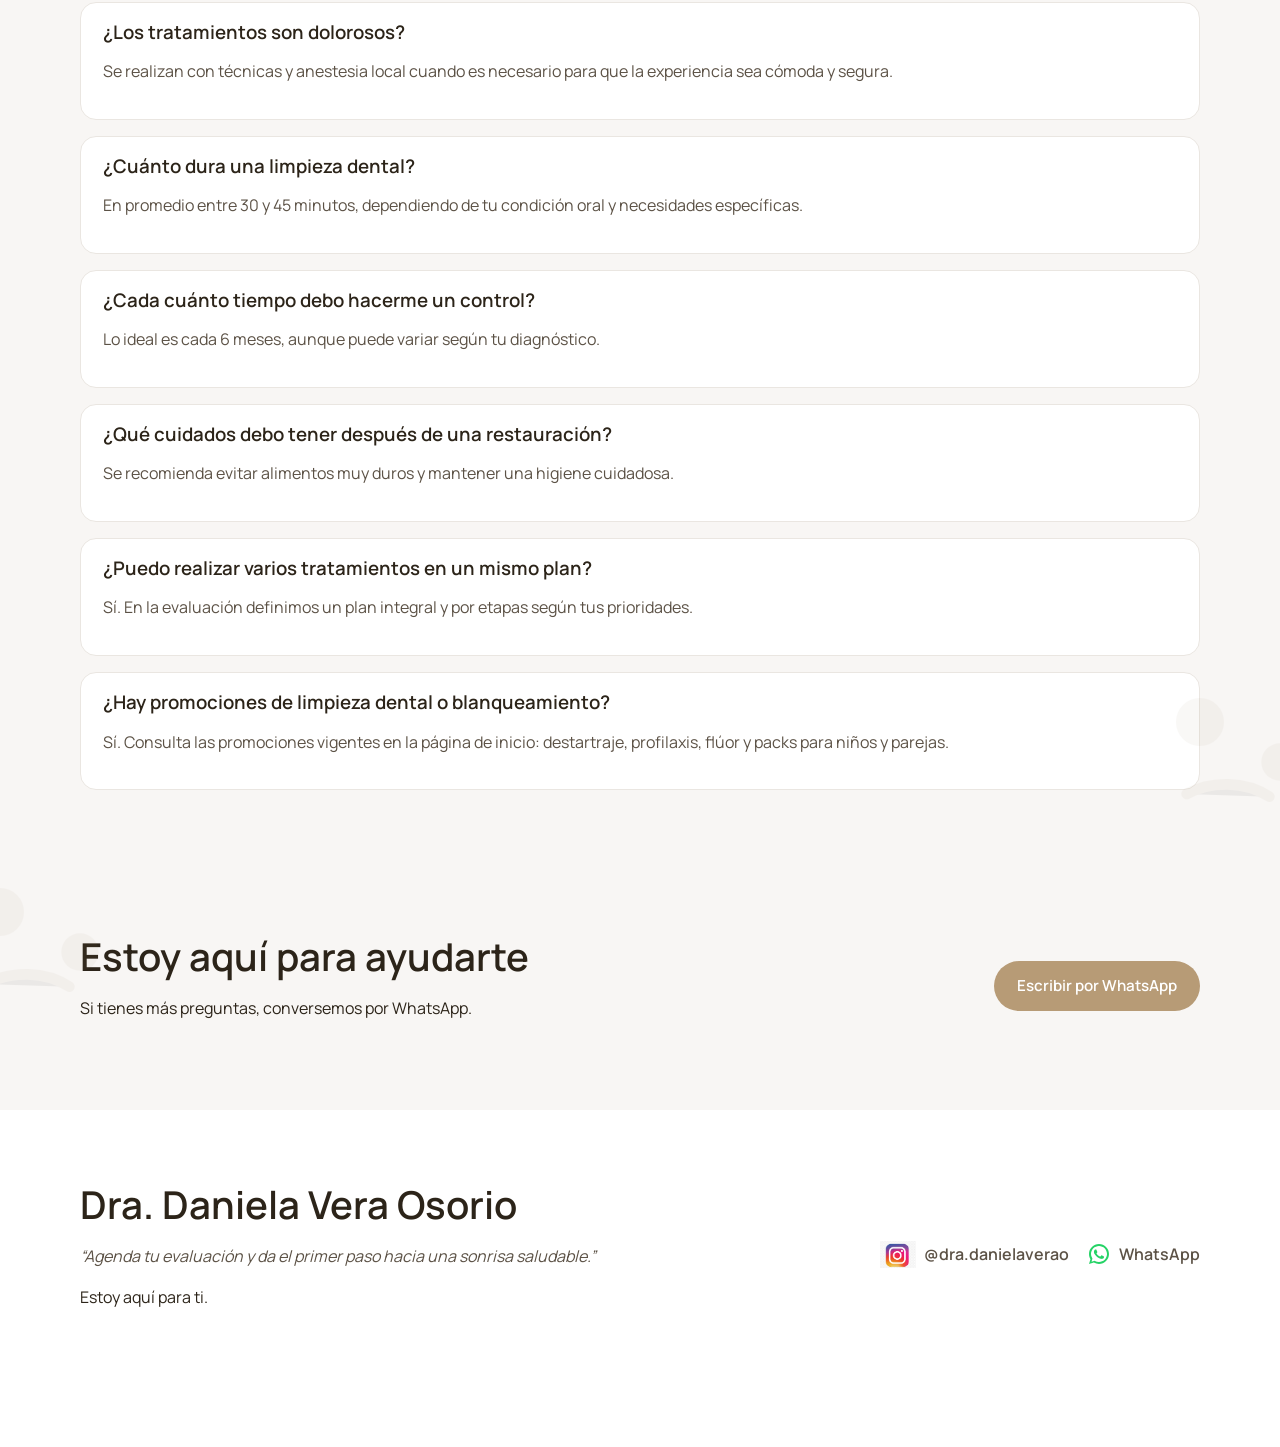
==== commit 21dfc8a7: "Optimizar SEO local para Google, Meta e IAs. Añade meta tags, Schema.org, sitemap, robots.txt, llms." ====
--- a/faq.html
+++ b/faq.html
@@ -3,11 +3,33 @@
   <head>
     <meta charset="utf-8" />
     <meta name="viewport" content="width=device-width, initial-scale=1" />
-    <title>Preguntas frecuentes | Dra. Daniela Vera Osorio</title>
+    <title>Preguntas Frecuentes — Consulta Dental Las Condes | Dra. Daniela Vera Osorio</title>
     <meta
       name="description"
-      content="Preguntas frecuentes sobre tratamientos dentales, atención y cuidados."
+      content="Preguntas frecuentes sobre consulta dental, ortodoncia, limpieza, blanqueamiento y atención en Las Condes y Providencia. Dra. Daniela Vera Osorio, Metro Tobalaba."
     />
+    <meta
+      name="keywords"
+      content="preguntas dentista Las Condes, FAQ ortodoncia Santiago, consulta dental Providencia, limpieza dental dudas, blanqueamiento dental preguntas, dentista Metro Tobalaba"
+    />
+    <meta name="author" content="Dra. Daniela Vera Osorio" />
+    <meta name="robots" content="index, follow, max-image-preview:large" />
+    <meta name="geo.region" content="CL-RM" />
+    <meta name="geo.placename" content="Providencia, Las Condes, Santiago" />
+    <link rel="canonical" href="https://dra-daniela-vera.vercel.app/faq.html" />
+    <link rel="alternate" hreflang="es-CL" href="https://dra-daniela-vera.vercel.app/faq.html" />
+    <meta property="og:type" content="website" />
+    <meta property="og:site_name" content="Dra. Daniela Vera Osorio" />
+    <meta property="og:title" content="Preguntas Frecuentes — Consulta Dental Las Condes" />
+    <meta property="og:description" content="Respuestas sobre ortodoncia, limpieza dental, horarios y ubicación en Providencia." />
+    <meta property="og:url" content="https://dra-daniela-vera.vercel.app/faq.html" />
+    <meta property="og:image" content="https://dra-daniela-vera.vercel.app/assets/foto-atendiendo.png" />
+    <meta property="og:locale" content="es_CL" />
+    <meta name="twitter:card" content="summary_large_image" />
+    <meta name="twitter:title" content="Preguntas Frecuentes — Consulta Dental" />
+    <meta name="twitter:description" content="Dudas sobre tratamientos dentales y ortodoncia en Santiago." />
+    <meta name="twitter:image" content="https://dra-daniela-vera.vercel.app/assets/foto-atendiendo.png" />
+    <link rel="icon" type="image/png" href="assets/favicon.png" />
     <link rel="preconnect" href="https://fonts.googleapis.com" />
     <link rel="preconnect" href="https://fonts.gstatic.com" crossorigin />
     <link
@@ -15,7 +37,88 @@
       rel="stylesheet"
     />
     <link rel="stylesheet" href="styles.css" />
-    <link rel="icon" type="image/png" href="assets/favicon.png" />
+    <script type="application/ld+json">
+      {
+        "@context": "https://schema.org",
+        "@type": "BreadcrumbList",
+        "itemListElement": [
+          { "@type": "ListItem", "position": 1, "name": "Inicio", "item": "https://dra-daniela-vera.vercel.app/" },
+          { "@type": "ListItem", "position": 2, "name": "Preguntas frecuentes", "item": "https://dra-daniela-vera.vercel.app/faq.html" }
+        ]
+      }
+    </script>
+    <script type="application/ld+json">
+      {
+        "@context": "https://schema.org",
+        "@type": "FAQPage",
+        "mainEntity": [
+          {
+            "@type": "Question",
+            "name": "¿Dónde queda la consulta dental?",
+            "acceptedAnswer": {
+              "@type": "Answer",
+              "text": "La consulta está en San Pío X 2460, Oficina 1510, Providencia, a pasos del Metro Tobalaba. Atiendo pacientes de Las Condes, Providencia, Vitacura y Santiago Oriente."
+            }
+          },
+          {
+            "@type": "Question",
+            "name": "¿Atienden pacientes de Las Condes?",
+            "acceptedAnswer": {
+              "@type": "Answer",
+              "text": "Sí. La consulta en Metro Tobalaba, Providencia, está a minutos de Las Condes, Vitacura y Lo Barnechea, con fácil acceso en transporte público y estacionamiento."
+            }
+          },
+          {
+            "@type": "Question",
+            "name": "¿Ofrecen ortodoncia en Santiago?",
+            "acceptedAnswer": {
+              "@type": "Answer",
+              "text": "Sí. Realizo evaluación ortodóntica, retiro de brackets y recambio de contenciones. Actualmente curso la especialidad en Ortodoncia y Ortopedia Dentomaxilofacial."
+            }
+          },
+          {
+            "@type": "Question",
+            "name": "¿La primera evaluación es necesaria?",
+            "acceptedAnswer": {
+              "@type": "Answer",
+              "text": "Sí. Permite conocer tu estado de salud oral y definir el tratamiento más adecuado para ti."
+            }
+          },
+          {
+            "@type": "Question",
+            "name": "¿Los tratamientos son dolorosos?",
+            "acceptedAnswer": {
+              "@type": "Answer",
+              "text": "Se realizan con técnicas y anestesia local cuando es necesario para que la experiencia sea cómoda y segura."
+            }
+          },
+          {
+            "@type": "Question",
+            "name": "¿Cuánto dura una limpieza dental?",
+            "acceptedAnswer": {
+              "@type": "Answer",
+              "text": "En promedio entre 30 y 45 minutos, dependiendo de tu condición oral y necesidades específicas."
+            }
+          },
+          {
+            "@type": "Question",
+            "name": "¿Cómo agendo una consulta dental?",
+            "acceptedAnswer": {
+              "@type": "Answer",
+              "text": "Puedes agendar por WhatsApp al +56 9 3128 0773 o desde los botones de este sitio web."
+            }
+          },
+          {
+            "@type": "Question",
+            "name": "¿Cuál es el horario de atención?",
+            "acceptedAnswer": {
+              "@type": "Answer",
+              "text": "Jueves y viernes de 09:00 a 18:00 hrs, y sábados de 09:00 a 13:00 hrs."
+            }
+          }
+        ]
+      }
+    </script>
   </head>
   <body>
     <header class="site-header">
@@ -59,10 +162,11 @@
     <main>
       <section class="page-hero">
         <div class="container">
-          <p class="eyebrow">Preguntas frecuentes</p>
-          <h1>Respuestas claras para tu tranquilidad.</h1>
+          <p class="eyebrow">Consulta dental Las Condes y Providencia</p>
+          <h1>Preguntas frecuentes sobre ortodoncia y tratamientos dentales.</h1>
           <p class="page-lead">
-            Aquí encontrarás información útil sobre tratamientos, tiempos y cuidados.
+            Respuestas claras sobre consulta dental, ortodoncia, limpieza, blanqueamiento y
+            atención en Santiago Oriente antes de tu visita.
           </p>
         </div>
       </section>
@@ -84,6 +188,40 @@
           </div>
           <div class="faq-list">
             <div class="faq-item">
+              <h3>¿Dónde queda la consulta dental?</h3>
+              <p>
+                En San Pío X 2460, Oficina 1510, Providencia — Metro Tobalaba. Acceso fácil
+                desde Las Condes, Vitacura, Ñuñoa y Santiago Oriente.
+              </p>
+            </div>
+            <div class="faq-item">
+              <h3>¿Atienden pacientes de Las Condes?</h3>
+              <p>
+                Sí. Muchos pacientes llegan desde Las Condes, Providencia, Lo Barnechea y
+                comunas cercanas por la ubicación junto a Metro Tobalaba.
+              </p>
+            </div>
+            <div class="faq-item">
+              <h3>¿Ofrecen ortodoncia en Santiago?</h3>
+              <p>
+                Sí. Realizo evaluación ortodóntica, retiro de brackets y recambio de contenciones
+                fijas y removibles. Actualmente curso la especialidad en Ortodoncia.
+              </p>
+            </div>
+            <div class="faq-item">
+              <h3>¿Cómo agendo una consulta dental?</h3>
+              <p>
+                Escríbeme por WhatsApp al +56 9 3128 0773 o usa los botones de agenda en
+                este sitio. Te respondo lo antes posible.
+              </p>
+            </div>
+            <div class="faq-item">
+              <h3>¿Cuál es el horario de atención?</h3>
+              <p>
+                Jueves y viernes de 09:00 a 18:00 hrs, y sábados de 09:00 a 13:00 hrs.
+              </p>
+            </div>
+            <div class="faq-item">
               <h3>¿La primera evaluación es necesaria?</h3>
               <p>
                 Sí. Permite conocer tu estado de salud oral y definir el tratamiento más
@@ -121,6 +259,13 @@
               <p>
                 Sí. En la evaluación definimos un plan integral y por etapas según tus
                 prioridades.
+              </p>
+            </div>
+            <div class="faq-item">
+              <h3>¿Hay promociones de limpieza dental o blanqueamiento?</h3>
+              <p>
+                Sí. Consulta las promociones vigentes en la página de inicio: destartraje,
+                profilaxis, flúor y packs para niños y parejas.
               </p>
             </div>
           </div>
--- a/styles.css
+++ b/styles.css
@@ -1237,6 +1237,58 @@
   color: var(--slate);
 }
 
+.seo-local {
+  background: var(--muted);
+}
+
+.seo-local-grid {
+  display: grid;
+  grid-template-columns: repeat(auto-fit, minmax(240px, 1fr));
+  gap: 16px;
+  margin-top: 24px;
+}
+
+.seo-local-card {
+  background: var(--white);
+  border: 1px solid var(--line);
+  border-radius: 16px;
+  padding: 20px;
+}
+
+.seo-local-card h3 {
+  font-size: 1rem;
+  margin-bottom: 8px;
+  color: var(--accent-dark);
+}
+
+.seo-local-card p {
+  font-size: 0.92rem;
+  color: var(--slate);
+  line-height: 1.55;
+}
+
+.seo-local-note {
+  margin-top: 24px;
+  font-size: 0.92rem;
+  color: var(--slate);
+}
+
+.seo-tags {
+  display: flex;
+  flex-wrap: wrap;
+  gap: 8px;
+  margin-top: 20px;
+}
+
+.seo-tag {
+  font-size: 0.78rem;
+  padding: 6px 12px;
+  background: var(--white);
+  border: 1px solid var(--line);
+  border-radius: 999px;
+  color: var(--slate);
+}
+
 .socials {
   display: flex;
   gap: 18px;
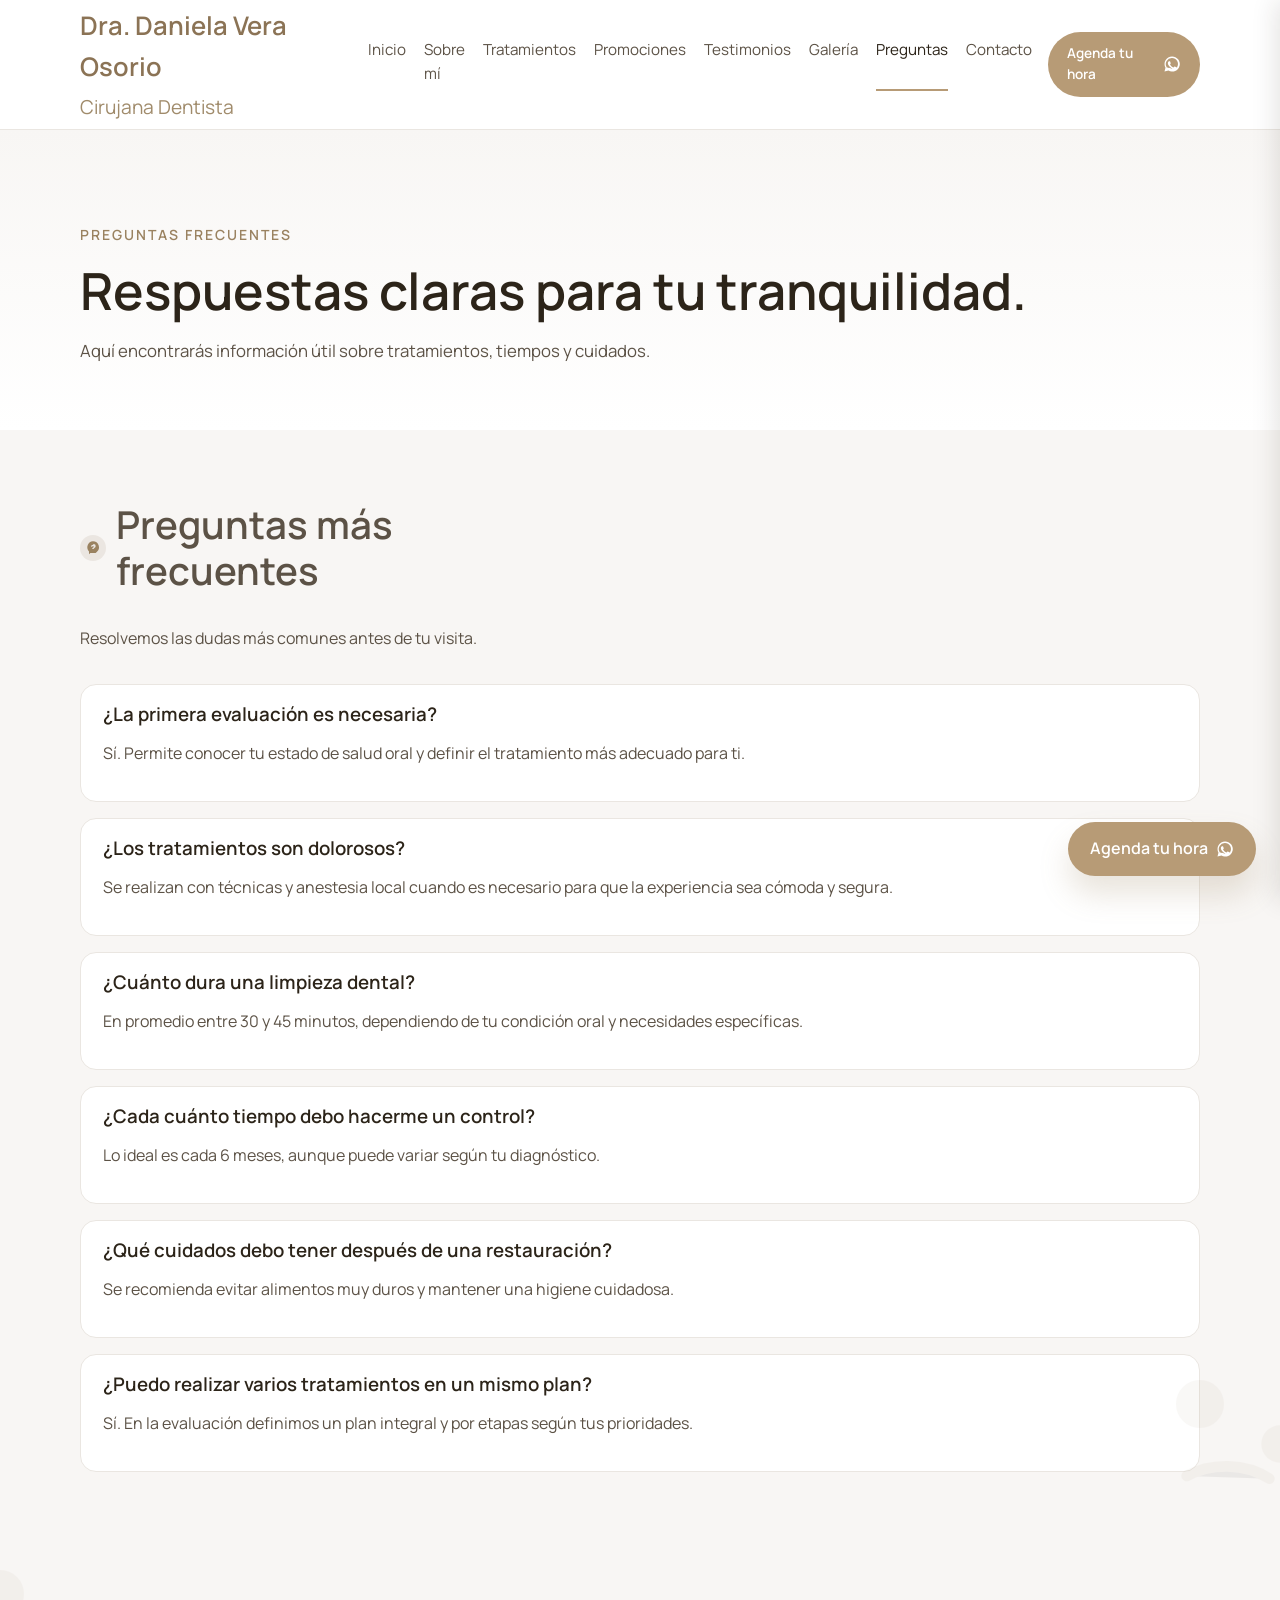
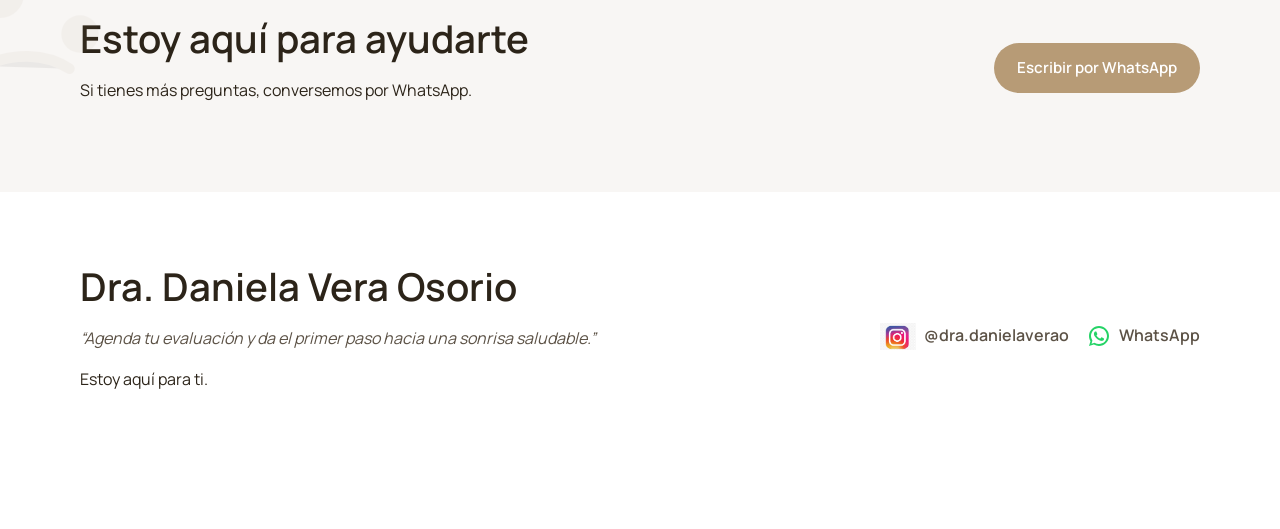
==== commit 5ad0d17f: "Revert "Optimizar SEO local para Google, Meta e IAs." This reverts commit 21dfc8a7fadd19dfca8634734d" ====
--- a/faq.html
+++ b/faq.html
@@ -3,33 +3,11 @@
   <head>
     <meta charset="utf-8" />
     <meta name="viewport" content="width=device-width, initial-scale=1" />
-    <title>Preguntas Frecuentes — Consulta Dental Las Condes | Dra. Daniela Vera Osorio</title>
+    <title>Preguntas frecuentes | Dra. Daniela Vera Osorio</title>
     <meta
       name="description"
-      content="Preguntas frecuentes sobre consulta dental, ortodoncia, limpieza, blanqueamiento y atención en Las Condes y Providencia. Dra. Daniela Vera Osorio, Metro Tobalaba."
+      content="Preguntas frecuentes sobre tratamientos dentales, atención y cuidados."
     />
-    <meta
-      name="keywords"
-      content="preguntas dentista Las Condes, FAQ ortodoncia Santiago, consulta dental Providencia, limpieza dental dudas, blanqueamiento dental preguntas, dentista Metro Tobalaba"
-    />
-    <meta name="author" content="Dra. Daniela Vera Osorio" />
-    <meta name="robots" content="index, follow, max-image-preview:large" />
-    <meta name="geo.region" content="CL-RM" />
-    <meta name="geo.placename" content="Providencia, Las Condes, Santiago" />
-    <link rel="canonical" href="https://dra-daniela-vera.vercel.app/faq.html" />
-    <link rel="alternate" hreflang="es-CL" href="https://dra-daniela-vera.vercel.app/faq.html" />
-    <meta property="og:type" content="website" />
-    <meta property="og:site_name" content="Dra. Daniela Vera Osorio" />
-    <meta property="og:title" content="Preguntas Frecuentes — Consulta Dental Las Condes" />
-    <meta property="og:description" content="Respuestas sobre ortodoncia, limpieza dental, horarios y ubicación en Providencia." />
-    <meta property="og:url" content="https://dra-daniela-vera.vercel.app/faq.html" />
-    <meta property="og:image" content="https://dra-daniela-vera.vercel.app/assets/foto-atendiendo.png" />
-    <meta property="og:locale" content="es_CL" />
-    <meta name="twitter:card" content="summary_large_image" />
-    <meta name="twitter:title" content="Preguntas Frecuentes — Consulta Dental" />
-    <meta name="twitter:description" content="Dudas sobre tratamientos dentales y ortodoncia en Santiago." />
-    <meta name="twitter:image" content="https://dra-daniela-vera.vercel.app/assets/foto-atendiendo.png" />
-    <link rel="icon" type="image/png" href="assets/favicon.png" />
     <link rel="preconnect" href="https://fonts.googleapis.com" />
     <link rel="preconnect" href="https://fonts.gstatic.com" crossorigin />
     <link
@@ -37,88 +15,7 @@
       rel="stylesheet"
     />
     <link rel="stylesheet" href="styles.css" />
-    <script type="application/ld+json">
-      {
-        "@context": "https://schema.org",
-        "@type": "BreadcrumbList",
-        "itemListElement": [
-          { "@type": "ListItem", "position": 1, "name": "Inicio", "item": "https://dra-daniela-vera.vercel.app/" },
-          { "@type": "ListItem", "position": 2, "name": "Preguntas frecuentes", "item": "https://dra-daniela-vera.vercel.app/faq.html" }
-        ]
-      }
-    </script>
-    <script type="application/ld+json">
-      {
-        "@context": "https://schema.org",
-        "@type": "FAQPage",
-        "mainEntity": [
-          {
-            "@type": "Question",
-            "name": "¿Dónde queda la consulta dental?",
-            "acceptedAnswer": {
-              "@type": "Answer",
-              "text": "La consulta está en San Pío X 2460, Oficina 1510, Providencia, a pasos del Metro Tobalaba. Atiendo pacientes de Las Condes, Providencia, Vitacura y Santiago Oriente."
-            }
-          },
-          {
-            "@type": "Question",
-            "name": "¿Atienden pacientes de Las Condes?",
-            "acceptedAnswer": {
-              "@type": "Answer",
-              "text": "Sí. La consulta en Metro Tobalaba, Providencia, está a minutos de Las Condes, Vitacura y Lo Barnechea, con fácil acceso en transporte público y estacionamiento."
-            }
-          },
-          {
-            "@type": "Question",
-            "name": "¿Ofrecen ortodoncia en Santiago?",
-            "acceptedAnswer": {
-              "@type": "Answer",
-              "text": "Sí. Realizo evaluación ortodóntica, retiro de brackets y recambio de contenciones. Actualmente curso la especialidad en Ortodoncia y Ortopedia Dentomaxilofacial."
-            }
-          },
-          {
-            "@type": "Question",
-            "name": "¿La primera evaluación es necesaria?",
-            "acceptedAnswer": {
-              "@type": "Answer",
-              "text": "Sí. Permite conocer tu estado de salud oral y definir el tratamiento más adecuado para ti."
-            }
-          },
-          {
-            "@type": "Question",
-            "name": "¿Los tratamientos son dolorosos?",
-            "acceptedAnswer": {
-              "@type": "Answer",
-              "text": "Se realizan con técnicas y anestesia local cuando es necesario para que la experiencia sea cómoda y segura."
-            }
-          },
-          {
-            "@type": "Question",
-            "name": "¿Cuánto dura una limpieza dental?",
-            "acceptedAnswer": {
-              "@type": "Answer",
-              "text": "En promedio entre 30 y 45 minutos, dependiendo de tu condición oral y necesidades específicas."
-            }
-          },
-          {
-            "@type": "Question",
-            "name": "¿Cómo agendo una consulta dental?",
-            "acceptedAnswer": {
-              "@type": "Answer",
-              "text": "Puedes agendar por WhatsApp al +56 9 3128 0773 o desde los botones de este sitio web."
-            }
-          },
-          {
-            "@type": "Question",
-            "name": "¿Cuál es el horario de atención?",
-            "acceptedAnswer": {
-              "@type": "Answer",
-              "text": "Jueves y viernes de 09:00 a 18:00 hrs, y sábados de 09:00 a 13:00 hrs."
-            }
-          }
-        ]
-      }
-    </script>
+    <link rel="icon" type="image/png" href="assets/favicon.png" />
   </head>
   <body>
     <header class="site-header">
@@ -162,11 +59,10 @@
     <main>
       <section class="page-hero">
         <div class="container">
-          <p class="eyebrow">Consulta dental Las Condes y Providencia</p>
-          <h1>Preguntas frecuentes sobre ortodoncia y tratamientos dentales.</h1>
+          <p class="eyebrow">Preguntas frecuentes</p>
+          <h1>Respuestas claras para tu tranquilidad.</h1>
           <p class="page-lead">
-            Respuestas claras sobre consulta dental, ortodoncia, limpieza, blanqueamiento y
-            atención en Santiago Oriente antes de tu visita.
+            Aquí encontrarás información útil sobre tratamientos, tiempos y cuidados.
           </p>
         </div>
       </section>
@@ -188,40 +84,6 @@
           </div>
           <div class="faq-list">
             <div class="faq-item">
-              <h3>¿Dónde queda la consulta dental?</h3>
-              <p>
-                En San Pío X 2460, Oficina 1510, Providencia — Metro Tobalaba. Acceso fácil
-                desde Las Condes, Vitacura, Ñuñoa y Santiago Oriente.
-              </p>
-            </div>
-            <div class="faq-item">
-              <h3>¿Atienden pacientes de Las Condes?</h3>
-              <p>
-                Sí. Muchos pacientes llegan desde Las Condes, Providencia, Lo Barnechea y
-                comunas cercanas por la ubicación junto a Metro Tobalaba.
-              </p>
-            </div>
-            <div class="faq-item">
-              <h3>¿Ofrecen ortodoncia en Santiago?</h3>
-              <p>
-                Sí. Realizo evaluación ortodóntica, retiro de brackets y recambio de contenciones
-                fijas y removibles. Actualmente curso la especialidad en Ortodoncia.
-              </p>
-            </div>
-            <div class="faq-item">
-              <h3>¿Cómo agendo una consulta dental?</h3>
-              <p>
-                Escríbeme por WhatsApp al +56 9 3128 0773 o usa los botones de agenda en
-                este sitio. Te respondo lo antes posible.
-              </p>
-            </div>
-            <div class="faq-item">
-              <h3>¿Cuál es el horario de atención?</h3>
-              <p>
-                Jueves y viernes de 09:00 a 18:00 hrs, y sábados de 09:00 a 13:00 hrs.
-              </p>
-            </div>
-            <div class="faq-item">
               <h3>¿La primera evaluación es necesaria?</h3>
               <p>
                 Sí. Permite conocer tu estado de salud oral y definir el tratamiento más
@@ -259,13 +121,6 @@
               <p>
                 Sí. En la evaluación definimos un plan integral y por etapas según tus
                 prioridades.
-              </p>
-            </div>
-            <div class="faq-item">
-              <h3>¿Hay promociones de limpieza dental o blanqueamiento?</h3>
-              <p>
-                Sí. Consulta las promociones vigentes en la página de inicio: destartraje,
-                profilaxis, flúor y packs para niños y parejas.
               </p>
             </div>
           </div>
--- a/styles.css
+++ b/styles.css
@@ -1237,58 +1237,6 @@
   color: var(--slate);
 }
 
-.seo-local {
-  background: var(--muted);
-}
-
-.seo-local-grid {
-  display: grid;
-  grid-template-columns: repeat(auto-fit, minmax(240px, 1fr));
-  gap: 16px;
-  margin-top: 24px;
-}
-
-.seo-local-card {
-  background: var(--white);
-  border: 1px solid var(--line);
-  border-radius: 16px;
-  padding: 20px;
-}
-
-.seo-local-card h3 {
-  font-size: 1rem;
-  margin-bottom: 8px;
-  color: var(--accent-dark);
-}
-
-.seo-local-card p {
-  font-size: 0.92rem;
-  color: var(--slate);
-  line-height: 1.55;
-}
-
-.seo-local-note {
-  margin-top: 24px;
-  font-size: 0.92rem;
-  color: var(--slate);
-}
-
-.seo-tags {
-  display: flex;
-  flex-wrap: wrap;
-  gap: 8px;
-  margin-top: 20px;
-}
-
-.seo-tag {
-  font-size: 0.78rem;
-  padding: 6px 12px;
-  background: var(--white);
-  border: 1px solid var(--line);
-  border-radius: 999px;
-  color: var(--slate);
-}
-
 .socials {
   display: flex;
   gap: 18px;
